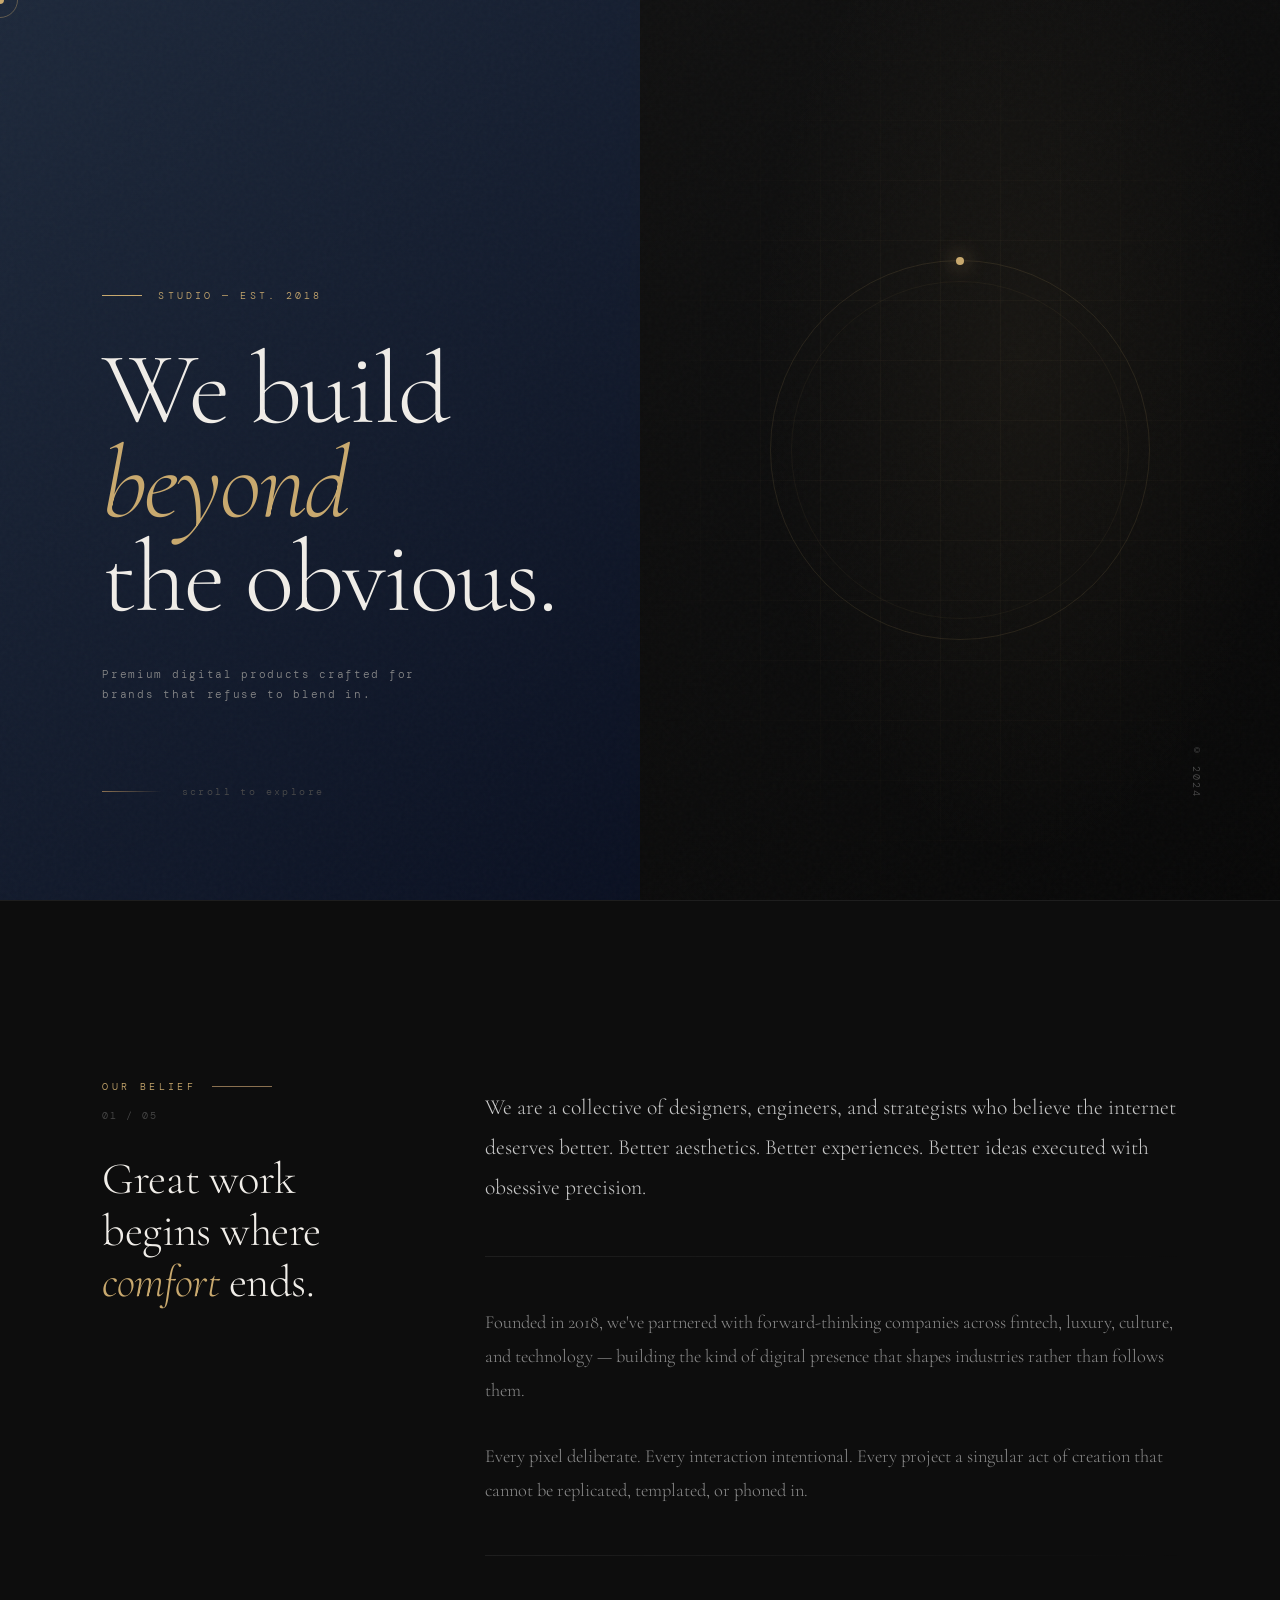
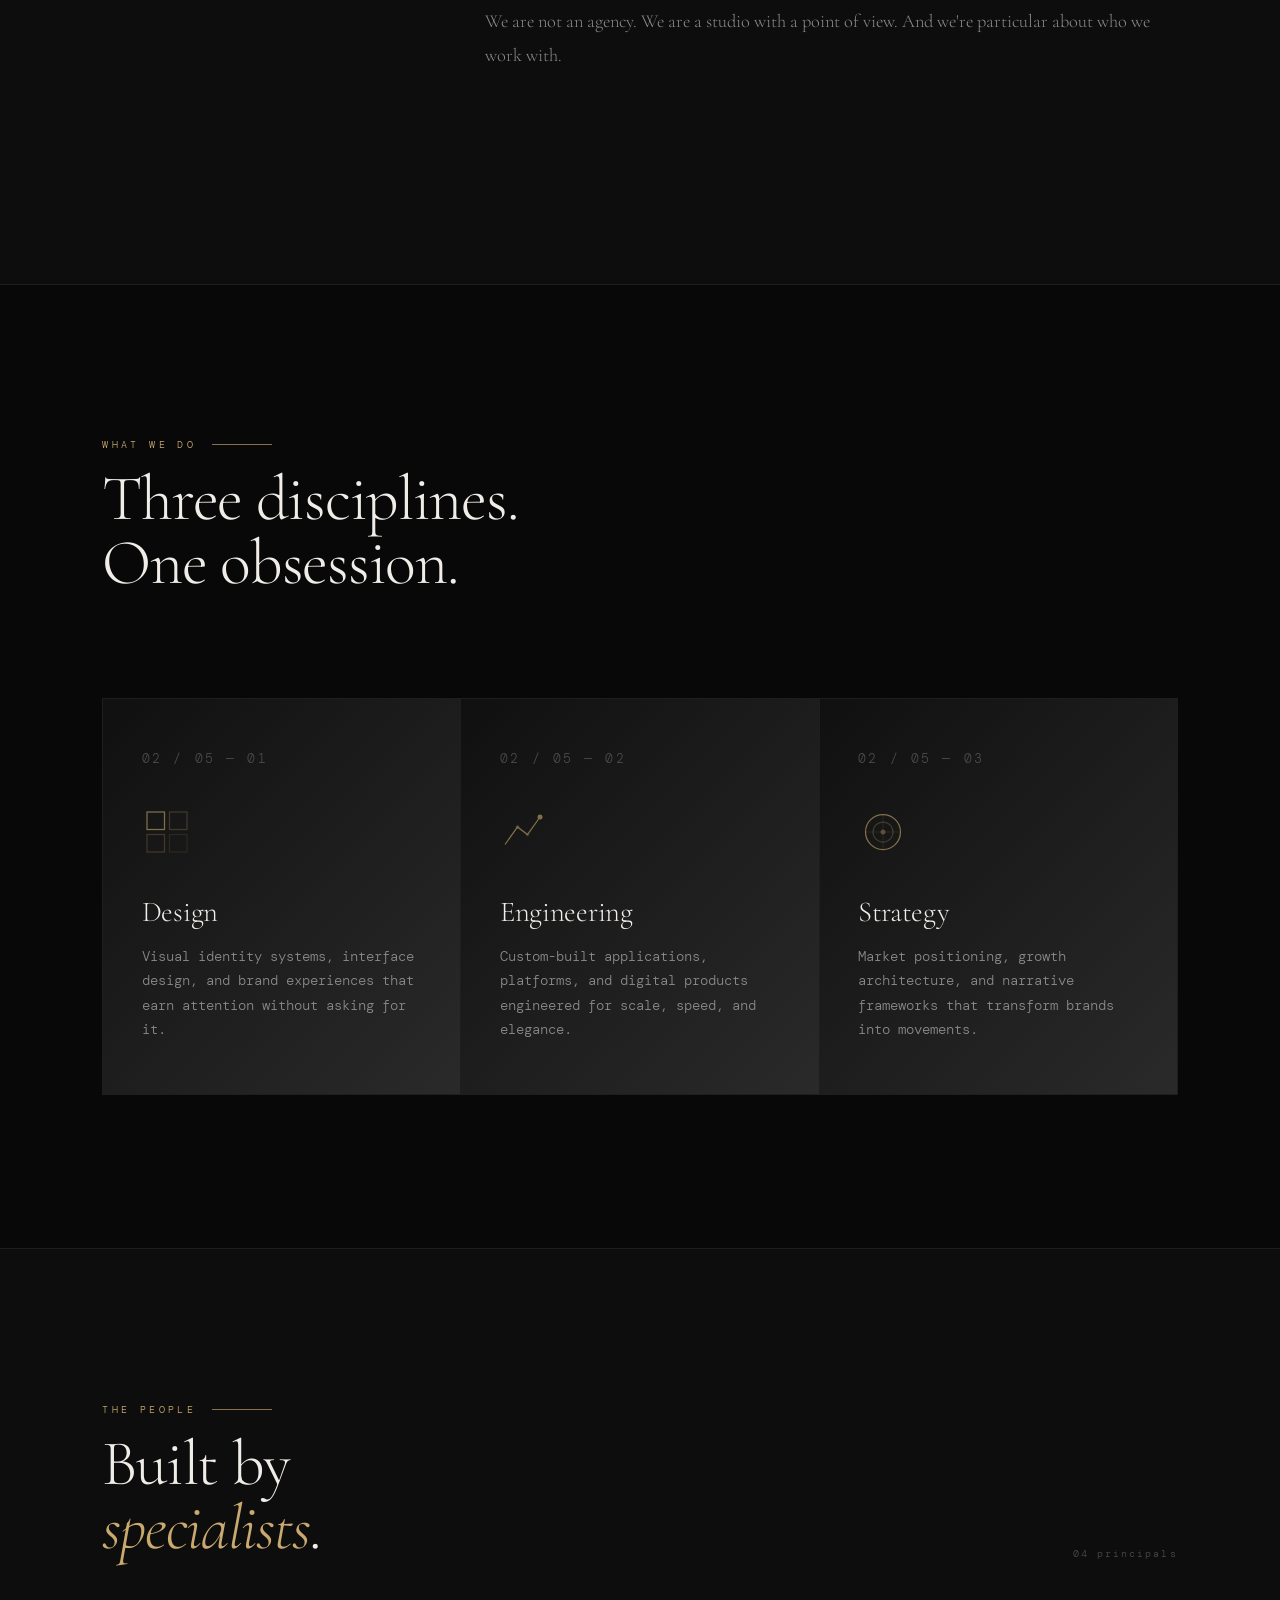
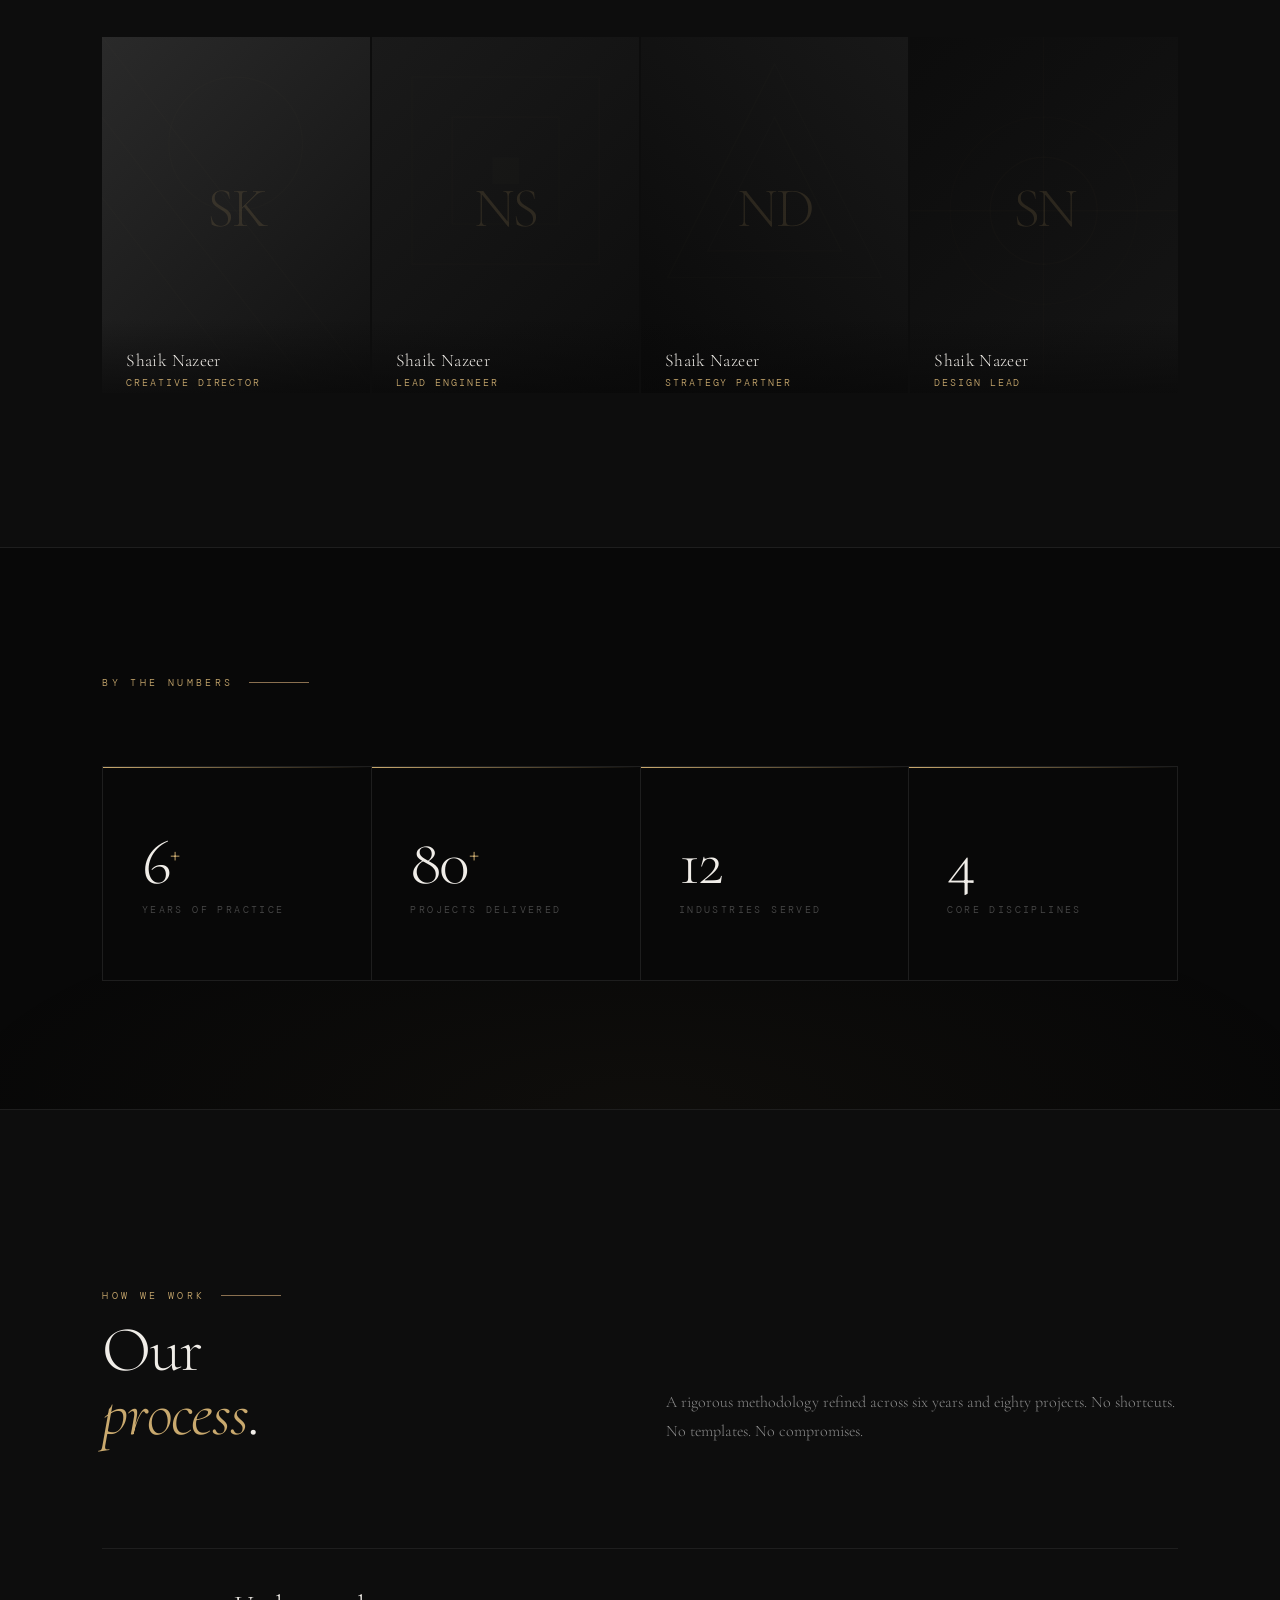
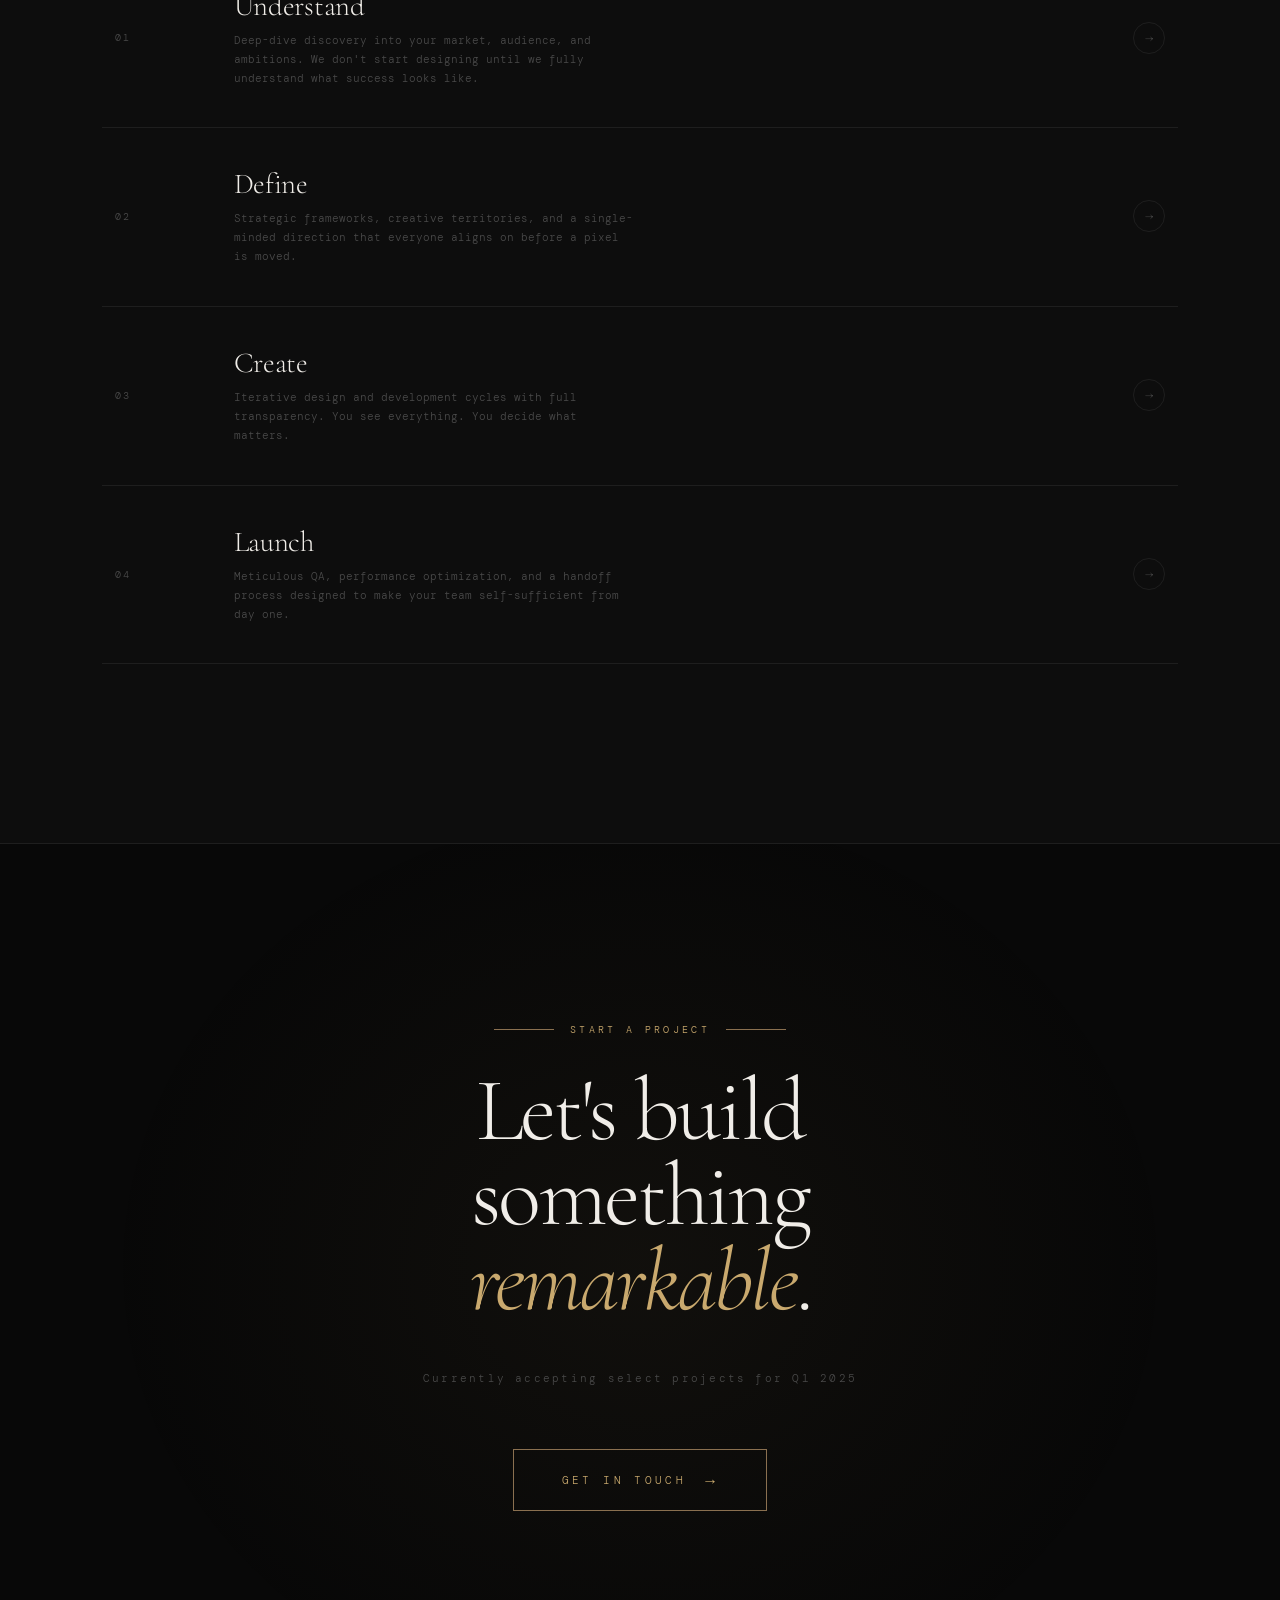
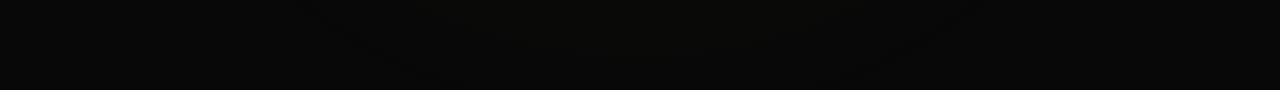
==== Service-Theme-1/about.html @ 6fb13396 "first commit" ====
<!DOCTYPE html>
<html lang="en">

<head>
    <meta charset="UTF-8">
    <meta name="viewport" content="width=device-width, initial-scale=1.0">
    <title>About Us</title>
    <link rel="preconnect" href="https://fonts.googleapis.com">
    <link rel="preconnect" href="https://fonts.gstatic.com" crossorigin>
    <link href="https://fonts.googleapis.com/css2?family=Cormorant+Garamond:ital,wght@0,300;0,400;0,600;1,300;1,400&family=DM+Mono:wght@300;400&display=swap" rel="stylesheet">
    <link rel="stylesheet" href="./css/about.css">

  
</head>

<body>
    <div class="cursor" id="cursor"></div>
    <div class="cursor-ring" id="cursorRing"></div>

    <div id="navbar"></div>

    <section class="hero">
        <div class="hero-left">
            <div class="hero-tag">Studio — Est. 2018</div>
            <h1>We build<br><em>beyond</em><br>the obvious.</h1>
            <p class="hero-sub">Premium digital products crafted for brands that refuse to blend in.</p>
            <div class="hero-scroll">
                <div class="scroll-line"></div>
                scroll to explore
            </div>
        </div>
        <div class="hero-right">
            <div class="hero-visual"></div>
            <div class="hero-grid"></div>
            <div class="hero-circle"></div>
            <div class="hero-year">© 2024</div>
        </div>
    </section>

    <section class="manifesto">
        <div class="manifesto-inner">
            <div class="manifesto-left reveal">
                <div class="section-label">Our Belief</div>
                <div class="manifesto-num">01 / 05</div>
                <div class="manifesto-quote">
                    Great work begins where<br><em>comfort</em> ends.
                </div>
            </div>
            <div class="manifesto-body reveal reveal-delay-2">
                <p>We are a collective of designers, engineers, and strategists who believe the internet deserves better. Better aesthetics. Better experiences. Better ideas executed with obsessive precision.</p>
                <div class="divider"></div>
                <p>Founded in 2018, we've partnered with forward-thinking companies across fintech, luxury, culture, and technology — building the kind of digital presence that shapes industries rather than follows them.</p>
                <p>Every pixel deliberate. Every interaction intentional. Every project a singular act of creation that cannot be replicated, templated, or phoned in.</p>
                <div class="divider"></div>
                <p>We are not an agency. We are a studio with a point of view. And we're particular about who we work with.</p>
            </div>
        </div>
    </section>

    <section class="pillars">
        <div class="pillars-header reveal">
            <div class="section-label">What We Do</div>
            <div class="pillars-title">Three disciplines.<br>One obsession.</div>
        </div>
        <div class="pillars-grid">
            <div class="pillar reveal">
                <div class="pillar-num">02 / 05 — 01</div>
                <svg class="pillar-icon" viewBox="0 0 40 40" fill="none">
                    <rect x="4" y="4" width="14" height="14" stroke="#c9a96e" stroke-width="1"/>
                    <rect x="22" y="4" width="14" height="14" stroke="#c9a96e" stroke-width="1" opacity="0.4"/>
                    <rect x="4" y="22" width="14" height="14" stroke="#c9a96e" stroke-width="1" opacity="0.4"/>
                    <rect x="22" y="22" width="14" height="14" stroke="#c9a96e" stroke-width="1" opacity="0.2"/>
                </svg>
                <h3>Design</h3>
                <p>Visual identity systems, interface design, and brand experiences that earn attention without asking for it.</p>
            </div>
            <div class="pillar reveal reveal-delay-1">
                <div class="pillar-num">02 / 05 — 02</div>
                <svg class="pillar-icon" viewBox="0 0 40 40" fill="none">
                    <polyline points="4,30 14,16 22,22 32,8" stroke="#c9a96e" stroke-width="1" fill="none"/>
                    <circle cx="32" cy="8" r="2" fill="#c9a96e"/>
                    <circle cx="14" cy="16" r="1.5" fill="#c9a96e" opacity="0.5"/>
                    <circle cx="22" cy="22" r="1.5" fill="#c9a96e" opacity="0.3"/>
                </svg>
                <h3>Engineering</h3>
                <p>Custom-built applications, platforms, and digital products engineered for scale, speed, and elegance.</p>
            </div>
            <div class="pillar reveal reveal-delay-2">
                <div class="pillar-num">02 / 05 — 03</div>
                <svg class="pillar-icon" viewBox="0 0 40 40" fill="none">
                    <circle cx="20" cy="20" r="14" stroke="#c9a96e" stroke-width="1"/>
                    <circle cx="20" cy="20" r="8" stroke="#c9a96e" stroke-width="1" opacity="0.4"/>
                    <circle cx="20" cy="20" r="2" fill="#c9a96e" opacity="0.6"/>
                    <line x1="20" y1="6" x2="20" y2="34" stroke="#c9a96e" stroke-width="0.5" opacity="0.3"/>
                    <line x1="6" y1="20" x2="34" y2="20" stroke="#c9a96e" stroke-width="0.5" opacity="0.3"/>
                </svg>
                <h3>Strategy</h3>
                <p>Market positioning, growth architecture, and narrative frameworks that transform brands into movements.</p>
            </div>
        </div>
    </section>

    <section class="team">
        <div class="team-inner">
            <div class="team-header reveal">
                <div>
                    <div class="section-label">The People</div>
                    <h2 class="team-title">Built by<br><em>specialists</em>.</h2>
                </div>
                <div class="team-count">04 principals</div>
            </div>
            <div class="team-grid">
                <div class="member reveal">
                    <div class="member-bg"></div>
                    <svg class="member-pattern" viewBox="0 0 200 260" fill="none">
                        <line x1="0" y1="0" x2="200" y2="260" stroke="rgba(201,169,110,0.05)" stroke-width="1"/>
                        <line x1="0" y1="60" x2="200" y2="320" stroke="rgba(201,169,110,0.05)" stroke-width="1"/>
                        <line x1="0" y1="120" x2="200" y2="380" stroke="rgba(201,169,110,0.05)" stroke-width="1"/>
                        <circle cx="100" cy="80" r="50" stroke="rgba(201,169,110,0.05)" fill="none"/>
                    </svg>
                    <div class="member-initials">SK</div>
                    <div class="member-info">
                        <h4>Shaik Nazeer</h4>
                        <span>Creative Director</span>
                    </div>
                </div>
                <div class="member reveal reveal-delay-1">
                    <div class="member-bg" style="background: linear-gradient(135deg, #1a1a1a, #0d0d0d)"></div>
                    <svg class="member-pattern" viewBox="0 0 200 260" fill="none">
                        <rect x="30" y="30" width="140" height="140" stroke="rgba(201,169,110,0.05)" fill="none"/>
                        <rect x="60" y="60" width="80" height="80" stroke="rgba(201,169,110,0.05)" fill="none"/>
                        <rect x="90" y="90" width="20" height="20" fill="rgba(201,169,110,0.05)"/>
                    </svg>
                    <div class="member-initials">NS</div>
                    <div class="member-info">
                        <h4>Shaik Nazeer</h4>
                        <span>Lead Engineer</span>
                    </div>
                </div>
                <div class="member reveal reveal-delay-2">
                    <div class="member-bg" style="background: linear-gradient(225deg, #181818, #0a0a0a)"></div>
                    <svg class="member-pattern" viewBox="0 0 200 260" fill="none">
                        <polygon points="100,20 180,180 20,180" stroke="rgba(201,169,110,0.05)" fill="none"/>
                        <polygon points="100,60 150,160 50,160" stroke="rgba(201,169,110,0.05)" fill="none"/>
                    </svg>
                    <div class="member-initials">ND</div>
                    <div class="member-info">
                        <h4>Shaik Nazeer</h4>
                        <span>Strategy Partner</span>
                    </div>
                </div>
                <div class="member reveal reveal-delay-3">
                    <div class="member-bg" style="background: linear-gradient(315deg, #151515, #0c0c0c)"></div>
                    <svg class="member-pattern" viewBox="0 0 200 260" fill="none">
                        <line x1="0" y1="130" x2="200" y2="130" stroke="rgba(201,169,110,0.06)" stroke-width="1"/>
                        <line x1="100" y1="0" x2="100" y2="260" stroke="rgba(201,169,110,0.06)" stroke-width="1"/>
                        <circle cx="100" cy="130" r="40" stroke="rgba(201,169,110,0.06)" fill="none"/>
                        <circle cx="100" cy="130" r="70" stroke="rgba(201,169,110,0.04)" fill="none"/>
                    </svg>
                    <div class="member-initials">SN</div>
                    <div class="member-info">
                        <h4>Shaik Nazeer</h4>
                        <span>Design Lead</span>
                    </div>
                </div>
            </div>
        </div>
    </section>

    <section class="stats">
        <div class="stats-bg"></div>
        <div class="stats-inner">
            <div class="section-label reveal" style="margin-bottom: 6vw;">By the Numbers</div>
            <div class="stats-row">
                <div class="stat reveal">
                    <div class="stat-num">6<sup>+</sup></div>
                    <div class="stat-label">Years of Practice</div>
                </div>
                <div class="stat reveal reveal-delay-1">
                    <div class="stat-num">80<sup>+</sup></div>
                    <div class="stat-label">Projects Delivered</div>
                </div>
                <div class="stat reveal reveal-delay-2">
                    <div class="stat-num">12</div>
                    <div class="stat-label">Industries Served</div>
                </div>
                <div class="stat reveal reveal-delay-3">
                    <div class="stat-num">4</div>
                    <div class="stat-label">Core Disciplines</div>
                </div>
            </div>
        </div>
    </section>

    <!-- ─── APPROACH ─── -->
    <section class="approach">
        <div class="approach-inner">
            <div class="approach-header reveal">
                <div>
                    <div class="section-label">How We Work</div>
                    <h2 class="approach-title">Our<br><em>process</em>.</h2>
                </div>
                <p class="approach-desc">A rigorous methodology refined across six years and eighty projects. No shortcuts. No templates. No compromises.</p>
            </div>
            <div class="approach-steps">
                <div class="step reveal">
                    <div class="step-num">01</div>
                    <div class="step-content">
                        <h3>Understand</h3>
                        <p>Deep-dive discovery into your market, audience, and ambitions. We don't start designing until we fully understand what success looks like.</p>
                    </div>
                    <div class="step-arrow">→</div>
                </div>
                <div class="step reveal reveal-delay-1">
                    <div class="step-num">02</div>
                    <div class="step-content">
                        <h3>Define</h3>
                        <p>Strategic frameworks, creative territories, and a single-minded direction that everyone aligns on before a pixel is moved.</p>
                    </div>
                    <div class="step-arrow">→</div>
                </div>
                <div class="step reveal reveal-delay-2">
                    <div class="step-num">03</div>
                    <div class="step-content">
                        <h3>Create</h3>
                        <p>Iterative design and development cycles with full transparency. You see everything. You decide what matters.</p>
                    </div>
                    <div class="step-arrow">→</div>
                </div>
                <div class="step reveal reveal-delay-3">
                    <div class="step-num">04</div>
                    <div class="step-content">
                        <h3>Launch</h3>
                        <p>Meticulous QA, performance optimization, and a handoff process designed to make your team self-sufficient from day one.</p>
                    </div>
                    <div class="step-arrow">→</div>
                </div>
            </div>
        </div>
    </section>

    <!-- ─── CTA ─── -->
    <section class="cta-section">
        <div class="cta-bg"></div>
        <div class="section-label reveal">Start a Project</div>
        <h2 class="cta-title reveal">Let's build<br>something<br><em>remarkable</em>.</h2>
        <p class="cta-subtitle reveal">Currently accepting select projects for Q1 2025</p>
        <a href="#" class="cta-btn reveal">
            <span>Get in touch</span>
            <span class="cta-btn-arrow">→</span>
        </a>
    </section>

    <div id="footer"></div>

    <script src="../script.js"></script>
    <script src="../script.js"></script>

    <script>
        // Custom cursor
        const cursor = document.getElementById('cursor');
        const ring = document.getElementById('cursorRing');
        let mouseX = 0, mouseY = 0, ringX = 0, ringY = 0;

        document.addEventListener('mousemove', e => {
            mouseX = e.clientX;
            mouseY = e.clientY;
            cursor.style.left = mouseX + 'px';
            cursor.style.top = mouseY + 'px';
        });

        function animateRing() {
            ringX += (mouseX - ringX) * 0.12;
            ringY += (mouseY - ringY) * 0.12;
            ring.style.left = ringX + 'px';
            ring.style.top = ringY + 'px';
            requestAnimationFrame(animateRing);
        }
        animateRing();

        // Hover effects on cursor
        document.querySelectorAll('a, button, .pillar, .member, .step').forEach(el => {
            el.addEventListener('mouseenter', () => {
                ring.style.width = '60px';
                ring.style.height = '60px';
                ring.style.borderColor = 'rgba(201,169,110,0.6)';
            });
            el.addEventListener('mouseleave', () => {
                ring.style.width = '36px';
                ring.style.height = '36px';
                ring.style.borderColor = 'rgba(201,169,110,0.4)';
            });
        });

        // Scroll reveal
        const reveals = document.querySelectorAll('.reveal');
        const observer = new IntersectionObserver(entries => {
            entries.forEach(e => {
                if (e.isIntersecting) {
                    e.target.classList.add('visible');
                }
            });
        }, { threshold: 0.12 });

        reveals.forEach(el => observer.observe(el));
    </script>
</body>
</html>
---- Service-Theme-1/css/about.css ----
*,
*::before,
*::after {
    margin: 0;
    padding: 0;
    box-sizing: border-box;
}

:root {
    --black: #080808;
    --deep: #0d0d0d;
    --surface: #111111;
    --border: #1e1e1e;
    --muted: #2a2a2a;
    --text-dim: #4a4a4a;
    --text-mid: #8a8a8a;
    --text-light: #c8c8c8;
    --text-bright: #f0ede8;
    --gold: #c9a96e;
    --gold-dim: #8a7050;
    --gold-glow: rgba(201, 169, 110, 0.08);
    --serif: 'Cormorant Garamond', Georgia, serif;
    --mono: 'DM Mono', 'Courier New', monospace;
}

html {
    scroll-behavior: smooth;
}

body {
    background: var(--black);
    color: var(--text-light);
    font-family: var(--serif);
    font-weight: 300;
    overflow-x: hidden;
    cursor: none;
}

/* Custom Cursor */
.cursor {
    position: fixed;
    width: 8px;
    height: 8px;
    background: var(--gold);
    border-radius: 50%;
    pointer-events: none;
    z-index: 9999;
    transform: translate(-50%, -50%);
    transition: transform 0.1s ease;
}

.cursor-ring {
    position: fixed;
    width: 36px;
    height: 36px;
    border: 1px solid rgba(201, 169, 110, 0.4);
    border-radius: 50%;
    pointer-events: none;
    z-index: 9998;
    transform: translate(-50%, -50%);
    transition: all 0.18s ease;
}

/* Noise Overlay */
body::before {
    content: '';
    position: fixed;
    inset: 0;
    background-image: url("data:image/svg+xml,%3Csvg viewBox='0 0 256 256' xmlns='http://www.w3.org/2000/svg'%3E%3Cfilter id='noise'%3E%3CfeTurbulence type='fractalNoise' baseFrequency='0.9' numOctaves='4' stitchTiles='stitch'/%3E%3C/filter%3E%3Crect width='100%25' height='100%25' filter='url(%23noise)' opacity='1'/%3E%3C/svg%3E");
    opacity: 0.025;
    pointer-events: none;
    z-index: 1000;
}

/* Navbar placeholder */
#navbar {
    position: relative;
    z-index: 100;
}

/* ─── HERO ─── */
.hero {
    min-height: 100vh;
    display: grid;
    grid-template-columns: 1fr 1fr;
    position: relative;
    overflow: hidden;
     background: linear-gradient(135deg, #1e293b, #020617);
}

.hero-left {
    display: flex;
    flex-direction: column;
    justify-content: flex-end;
    padding: 8vw 6vw 8vw 8vw;
    position: relative;
    z-index: 2;
}

.hero-tag {
    font-family: var(--mono);
    font-size: 0.65rem;
    letter-spacing: 0.3em;
    text-transform: uppercase;
    color: var(--gold);
    margin-bottom: 2.5rem;
    display: flex;
    align-items: center;
    gap: 1rem;
    opacity: 0;
    animation: fadeUp 1s 0.3s forwards;
}

.hero-tag::before {
    content: '';
    width: 40px;
    height: 1px;
    background: var(--gold);
}

.hero h1 {
    font-family: var(--serif);
    font-size: clamp(4rem, 8vw, 9rem);
    font-weight: 300;
    line-height: 0.92;
    letter-spacing: -0.02em;
    color: var(--text-bright);
    opacity: 0;
    animation: fadeUp 1.2s 0.5s forwards;
}

.hero h1 em {
    font-style: italic;
    color: var(--gold);
}

.hero-sub {
    margin-top: 2.5rem;
    font-family: var(--mono);
    font-size: 0.7rem;
    letter-spacing: 0.15em;
    color: var(--text-mid);
    max-width: 320px;
    line-height: 1.8;
    opacity: 0;
    animation: fadeUp 1.2s 0.8s forwards;
}

.hero-scroll {
    margin-top: 5rem;
    display: flex;
    align-items: center;
    gap: 1.2rem;
    font-family: var(--mono);
    font-size: 0.6rem;
    letter-spacing: 0.25em;
    color: var(--text-dim);
    opacity: 0;
    animation: fadeUp 1s 1.2s forwards;
}

.scroll-line {
    width: 60px;
    height: 1px;
    background: linear-gradient(to right, var(--gold-dim), transparent);
    animation: scrollPulse 2s 1.5s infinite;
}

@keyframes scrollPulse {

    0%,
    100% {
        opacity: 0.4;
    }

    50% {
        opacity: 1;
    }
}

.hero-right {
    position: relative;
    overflow: hidden;
     background: linear-gradient(135deg, #1e293b, #020617);
}

.hero-visual {
    position: absolute;
    inset: 0;
    background:
        radial-gradient(ellipse 60% 80% at 60% 40%, rgba(201, 169, 110, 0.06) 0%, transparent 70%),
        linear-gradient(135deg, var(--surface) 0%, var(--black) 100%);
}

.hero-grid {
    position: absolute;
    inset: 0;
    background-image:
        linear-gradient(rgba(201, 169, 110, 0.04) 1px, transparent 1px),
        linear-gradient(90deg, rgba(201, 169, 110, 0.04) 1px, transparent 1px);
    background-size: 60px 60px;
    mask-image: radial-gradient(ellipse at center, black 30%, transparent 80%);
}

.hero-circle {
    position: absolute;
    top: 50%;
    left: 50%;
    transform: translate(-50%, -50%);
    width: 380px;
    height: 380px;
    border-radius: 50%;
    border: 1px solid rgba(201, 169, 110, 0.12);
    animation: rotate 30s linear infinite;
}

.hero-circle::before {
    content: '';
    position: absolute;
    top: 20px;
    left: 20px;
    right: 20px;
    bottom: 20px;
    border-radius: 50%;
    border: 1px solid rgba(201, 169, 110, 0.06);
}

.hero-circle::after {
    content: '';
    position: absolute;
    top: -4px;
    left: 50%;
    width: 8px;
    height: 8px;
    background: var(--gold);
    border-radius: 50%;
    transform: translateX(-50%);
    box-shadow: 0 0 20px var(--gold);
}

.hero-year {
    position: absolute;
    bottom: 8vw;
    right: 6vw;
    font-family: var(--mono);
    font-size: 0.6rem;
    letter-spacing: 0.2em;
    color: var(--text-dim);
    writing-mode: vertical-rl;
}

@keyframes rotate {
    from {
        transform: translate(-50%, -50%) rotate(0deg);
    }

    to {
        transform: translate(-50%, -50%) rotate(360deg);
    }
}

@keyframes fadeUp {
    from {
        opacity: 0;
        transform: translateY(30px);
    }

    to {
        opacity: 1;
        transform: translateY(0);
    }
}

/* ─── SECTION BASE ─── */
section {
    position: relative;
}

.section-label {
    font-family: var(--mono);
    font-size: 0.6rem;
    letter-spacing: 0.35em;
    text-transform: uppercase;
    color: var(--gold);
    display: flex;
    align-items: center;
    gap: 1rem;
    margin-bottom: 1rem;
}

.section-label::after {
    content: '';
    flex: 1;
    max-width: 60px;
    height: 1px;
    background: var(--gold-dim);
}

/* ─── MANIFESTO ─── */
.manifesto {
    padding: 14vw 8vw;
    border-top: 1px solid var(--border);
    background: var(--deep);
}

.manifesto-inner {
    max-width: 1200px;
    margin: 0 auto;
    display: grid;
    grid-template-columns: 280px 1fr;
    gap: 8vw;
    align-items: start;
}

.manifesto-left {
    position: sticky;
    top: 10vh;
}

.manifesto-num {
    font-family: var(--mono);
    font-size: 0.6rem;
    color: var(--text-dim);
    letter-spacing: 0.2em;
    margin-bottom: 2rem;
}

.manifesto-quote {
    font-size: clamp(2.2rem, 3.5vw, 4rem);
    font-weight: 300;
    line-height: 1.15;
    color: var(--text-bright);
    letter-spacing: -0.01em;
}

.manifesto-quote em {
    font-style: italic;
    color: var(--gold);
}

.manifesto-body {
    padding-top: 0.5rem;
}

.manifesto-body p {
    font-size: 1.15rem;
    line-height: 1.85;
    color: var(--text-mid);
    margin-bottom: 2rem;
    font-weight: 300;
}

.manifesto-body p:first-child {
    font-size: 1.35rem;
    color: var(--text-light);
}

.divider {
    height: 1px;
    background: linear-gradient(to right, var(--border), transparent);
    margin: 3rem 0;
}

/* ─── PILLARS ─── */
.pillars {
    padding: 12vw 8vw;
    border-top: 1px solid var(--border);
}

.pillars-header {
    max-width: 1200px;
    margin: 0 auto 8vw;
}

.pillars-title {
    font-size: clamp(2.5rem, 5vw, 6rem);
    font-weight: 300;
    color: var(--text-bright);
    line-height: 1;
    letter-spacing: -0.02em;
}

.pillars-grid {
    max-width: 1200px;
    margin: 0 auto;
    display: grid;
    grid-template-columns: repeat(3, 1fr);
    gap: 1px;
    background: var(--border);
    border: 1px solid var(--border);
}

.pillar {
    background: var(--black);
    padding: 4vw 3vw;
    position: relative;
    overflow: hidden;
     background: linear-gradient(135deg, #00000077, #5252523a);
}

.pillar::before {
    content: '';
    position: absolute;
    bottom: 0;
    left: 0;
    width: 100%;
    height: 2px;
    background: linear-gradient(to right, var(--gold), transparent);
    transform: scaleX(0);
    transform-origin: left;
    transition: transform 0.5s ease;
}

.pillar:hover {
    background: var(--surface);
}

.pillar:hover::before {
    transform: scaleX(1);
}

.pillar-num {
    font-family: var(--mono);
    font-size: 0.8rem;
    color: var(--text-dim);
    letter-spacing: 0.2em;
    margin-bottom: 2.5rem;
}

.pillar-icon {
    width: 50px;
    height: 50px;
    margin-bottom: 2rem;
    opacity: 0.6;
}

.pillar h3 {
    font-size: 1.8rem;
    font-weight: 300;
    color: var(--text-bright);
    margin-bottom: 1rem;
    letter-spacing: -0.01em;
}

.pillar p {
    font-size: 0.85rem;
    line-height: 1.8;
    color: var(--text-mid);
    font-family: var(--mono);
    font-weight: 300;
}

/* ─── TEAM ─── */
.team {
    padding: 12vw 8vw;
    border-top: 1px solid var(--border);
    background: var(--deep);
}

.team-inner {
    max-width: 1200px;
    margin: 0 auto;
}

.team-header {
    display: flex;
    justify-content: space-between;
    align-items: flex-end;
    margin-bottom: 6vw;
}

.team-title {
    font-size: clamp(2.5rem, 5vw, 6rem);
    font-weight: 300;
    color: var(--text-bright);
    line-height: 1;
    letter-spacing: -0.02em;
}

.team-title em {
    font-style: italic;
    color: var(--gold);
}

.team-count {
    font-family: var(--mono);
    font-size: 0.65rem;
    color: var(--text-dim);
    letter-spacing: 0.2em;
}

.team-grid {
    display: grid;
    grid-template-columns: repeat(4, 1fr);
    gap: 2px;
}

.member {
    position: relative;
    overflow: hidden;
    aspect-ratio: 3/4;
    background: var(--surface);
    cursor: none;
}

.member-bg {
    position: absolute;
    inset: 0;
    background: linear-gradient(135deg, var(--muted), var(--surface));
}

.member-pattern {
    position: absolute;
    inset: 0;
    opacity: 0.3;
}

.member-info {
    position: absolute;
    bottom: 0;
    left: 0;
    right: 0;
    padding: 2rem 1.5rem;
    background: linear-gradient(to top, rgba(8, 8, 8, 0.95) 0%, transparent 100%);
    transform: translateY(30px);
    transition: transform 0.4s ease;
}

.member:hover .member-info {
    transform: translateY(0);
}

.member h4 {
    font-size: 1.1rem;
    font-weight: 300;
    color: var(--text-bright);
    letter-spacing: 0.02em;
}

.member span {
    font-family: var(--mono);
    font-size: 0.6rem;
    color: var(--gold);
    letter-spacing: 0.2em;
    text-transform: uppercase;
}

.member-initials {
    position: absolute;
    top: 50%;
    left: 50%;
    transform: translate(-50%, -60%);
    font-size: 3.5rem;
    font-weight: 300;
    color: rgba(201, 169, 110, 0.15);
    letter-spacing: -0.05em;
    transition: opacity 0.4s;
}

.member:hover .member-initials {
    opacity: 0.4;
}

/* ─── STATS ─── */
.stats {
    padding: 10vw 8vw;
    border-top: 1px solid var(--border);
    position: relative;
    overflow: hidden;
}

.stats-bg {
    position: absolute;
    inset: 0;
    background: radial-gradient(ellipse 80% 60% at 50% 100%, rgba(201, 169, 110, 0.04) 0%, transparent 70%);
}

.stats-inner {
    max-width: 1200px;
    margin: 0 auto;
    position: relative;
}

.stats-row {
    display: grid;
    grid-template-columns: repeat(4, 1fr);
    gap: 1px;
    background: var(--border);
    border: 1px solid var(--border);
}

.stat {
    background: var(--black);
    padding: 5vw 3vw;
    position: relative;
    overflow: hidden;
}

.stat::before {
    content: '';
    position: absolute;
    top: 0;
    left: 0;
    width: 100%;
    height: 1px;
    background: linear-gradient(to right, var(--gold), transparent);
}

.stat-num {
    font-size: clamp(3rem, 5vw, 6rem);
    font-weight: 300;
    color: var(--text-bright);
    line-height: 1;
    letter-spacing: -0.03em;
    margin-bottom: 0.5rem;
}

.stat-num sup {
    font-size: 0.4em;
    color: var(--gold);
    vertical-align: super;
}

.stat-label {
    font-family: var(--mono);
    font-size: 0.6rem;
    color: var(--text-dim);
    letter-spacing: 0.25em;
    text-transform: uppercase;
}

/* ─── APPROACH ─── */
.approach {
    padding: 14vw 8vw;
    border-top: 1px solid var(--border);
    background: var(--deep);
}

.approach-inner {
    max-width: 1200px;
    margin: 0 auto;
}

.approach-header {
    margin-bottom: 8vw;
    display: grid;
    grid-template-columns: 1fr 1fr;
    gap: 4vw;
    align-items: end;
}

.approach-title {
    font-size: clamp(2.5rem, 5vw, 6rem);
    font-weight: 300;
    color: var(--text-bright);
    line-height: 1;
    letter-spacing: -0.02em;
}

.approach-title em {
    font-style: italic;
    color: var(--gold);
}

.approach-desc {
    font-size: 1rem;
    line-height: 1.8;
    color: var(--text-mid);
    align-self: end;
}

.approach-steps {
    display: flex;
    flex-direction: column;
    gap: 1px;
}

.step {
    display: grid;
    grid-template-columns: 80px 1fr auto;
    align-items: center;
    gap: 3vw;
    padding: 3vw 1vw;
    border-top: 1px solid var(--border);
    transition: background 0.3s;
    position: relative;
}
.step:hover{
     background: linear-gradient(135deg, #08080869, #474747);
}

.step:last-child {
    border-bottom: 1px solid var(--border);
}

.step-num {
    font-family: var(--mono);
    font-size: 0.6rem;
    color: var(--text-dim);
    letter-spacing: 0.2em;
}

.step-content h3 {
    font-size: 1.8rem;
    font-weight: 300;
    color: var(--text-bright);
    letter-spacing: -0.01em;
    margin-bottom: 0.5rem;
    transition: color 0.3s;
}

.step:hover .step-content h3 {
    color: var(--gold);
    
}

.step-content p {
    font-family: var(--mono);
    font-size: 0.7rem;
    color: var(--text-dim);
    line-height: 1.7;
    max-width: 400px;
}

.step-arrow {
    width: 32px;
    height: 32px;
    border: 1px solid var(--border);
    border-radius: 50%;
    display: flex;
    align-items: center;
    justify-content: center;
    color: var(--text-dim);
    transition: all 0.3s;
    font-size: 0.8rem;
}

.step:hover .step-arrow {
    border-color: var(--gold);
    color: var(--gold);
    background: var(--gold-glow);
}

/* ─── CTA ─── */
.cta-section {
    padding: 14vw 8vw;
    border-top: 1px solid var(--border);
    text-align: center;
    position: relative;
    overflow: hidden;
}

.cta-bg {
    position: absolute;
    inset: 0;
    background: radial-gradient(ellipse 60% 80% at 50% 50%, rgba(201, 169, 110, 0.05) 0%, transparent 70%);
}

.cta-section .section-label {
    justify-content: center;
    margin-bottom: 2rem;
}

.cta-section .section-label::before {
    content: '';
    flex: 1;
    max-width: 60px;
    height: 1px;
    background: var(--gold-dim);
}

.cta-section .section-label::after {
    flex: 1;
}

.cta-title {
    font-size: clamp(3rem, 7vw, 9rem);
    font-weight: 300;
    color: var(--text-bright);
    line-height: 0.95;
    letter-spacing: -0.03em;
    margin-bottom: 3rem;
    position: relative;
}

.cta-title em {
    font-style: italic;
    color: var(--gold);
}

.cta-subtitle {
    font-family: var(--mono);
    font-size: 0.7rem;
    color: var(--text-dim);
    letter-spacing: 0.2em;
    margin-bottom: 4rem;
}

.cta-btn {
    display: inline-flex;
    align-items: center;
    gap: 1.2rem;
    padding: 1.2rem 3rem;
    border: 1px solid var(--gold-dim);
    color: var(--gold);
    font-family: var(--mono);
    font-size: 0.7rem;
    letter-spacing: 0.3em;
    text-transform: uppercase;
    text-decoration: none;
    position: relative;
    overflow: hidden;
    transition: color 0.4s;
    cursor: none;
}

.cta-btn::before {
    content: '';
    position: absolute;
    inset: 0;
    background: var(--gold);
    transform: translateX(-100%);
    transition: transform 0.4s ease;
}

.cta-btn:hover {
    color: var(--black);
}

.cta-btn:hover::before {
    transform: translateX(0);
}

.cta-btn span {
    position: relative;
}

.cta-btn-arrow {
    position: relative;
    font-size: 1rem;
}

/* ─── FOOTER PLACEHOLDER ─── */
#footer {
    position: relative;
    z-index: 100;
}

/* ─── SCROLL REVEAL ─── */
.reveal {
    opacity: 0;
    transform: translateY(40px);
    transition: opacity 0.8s ease, transform 0.8s ease;
}

.reveal.visible {
    opacity: 1;
    transform: translateY(0);
}

.reveal-delay-1 {
    transition-delay: 0.1s;
}

.reveal-delay-2 {
    transition-delay: 0.2s;
}

.reveal-delay-3 {
    transition-delay: 0.3s;
}

.reveal-delay-4 {
    transition-delay: 0.4s;
}

/* ─── RESPONSIVE ─── */
@media (max-width: 900px) {
    .hero {
        grid-template-columns: 1fr;
    }

    .hero-right {
        display: none;
    }

    .manifesto-inner {
        grid-template-columns: 1fr;
    }

    .manifesto-left {
        position: static;
    }

    .pillars-grid {
        grid-template-columns: 1fr;
    }

    .team-grid {
        grid-template-columns: repeat(2, 1fr);
    }

    .stats-row {
        grid-template-columns: repeat(2, 1fr);
    }

    .approach-header {
        grid-template-columns: 1fr;
    }

    .step {
        grid-template-columns: 60px 1fr auto;
    }
}

@media (max-width: 600px) {
    .team-grid {
        grid-template-columns: 1fr 1fr;
    }

    .stats-row {
        grid-template-columns: 1fr 1fr;
    }

    .step {
        grid-template-columns: 1fr;
        gap: 0.5rem;
    }

    .step-arrow {
        display: none;
    }
}
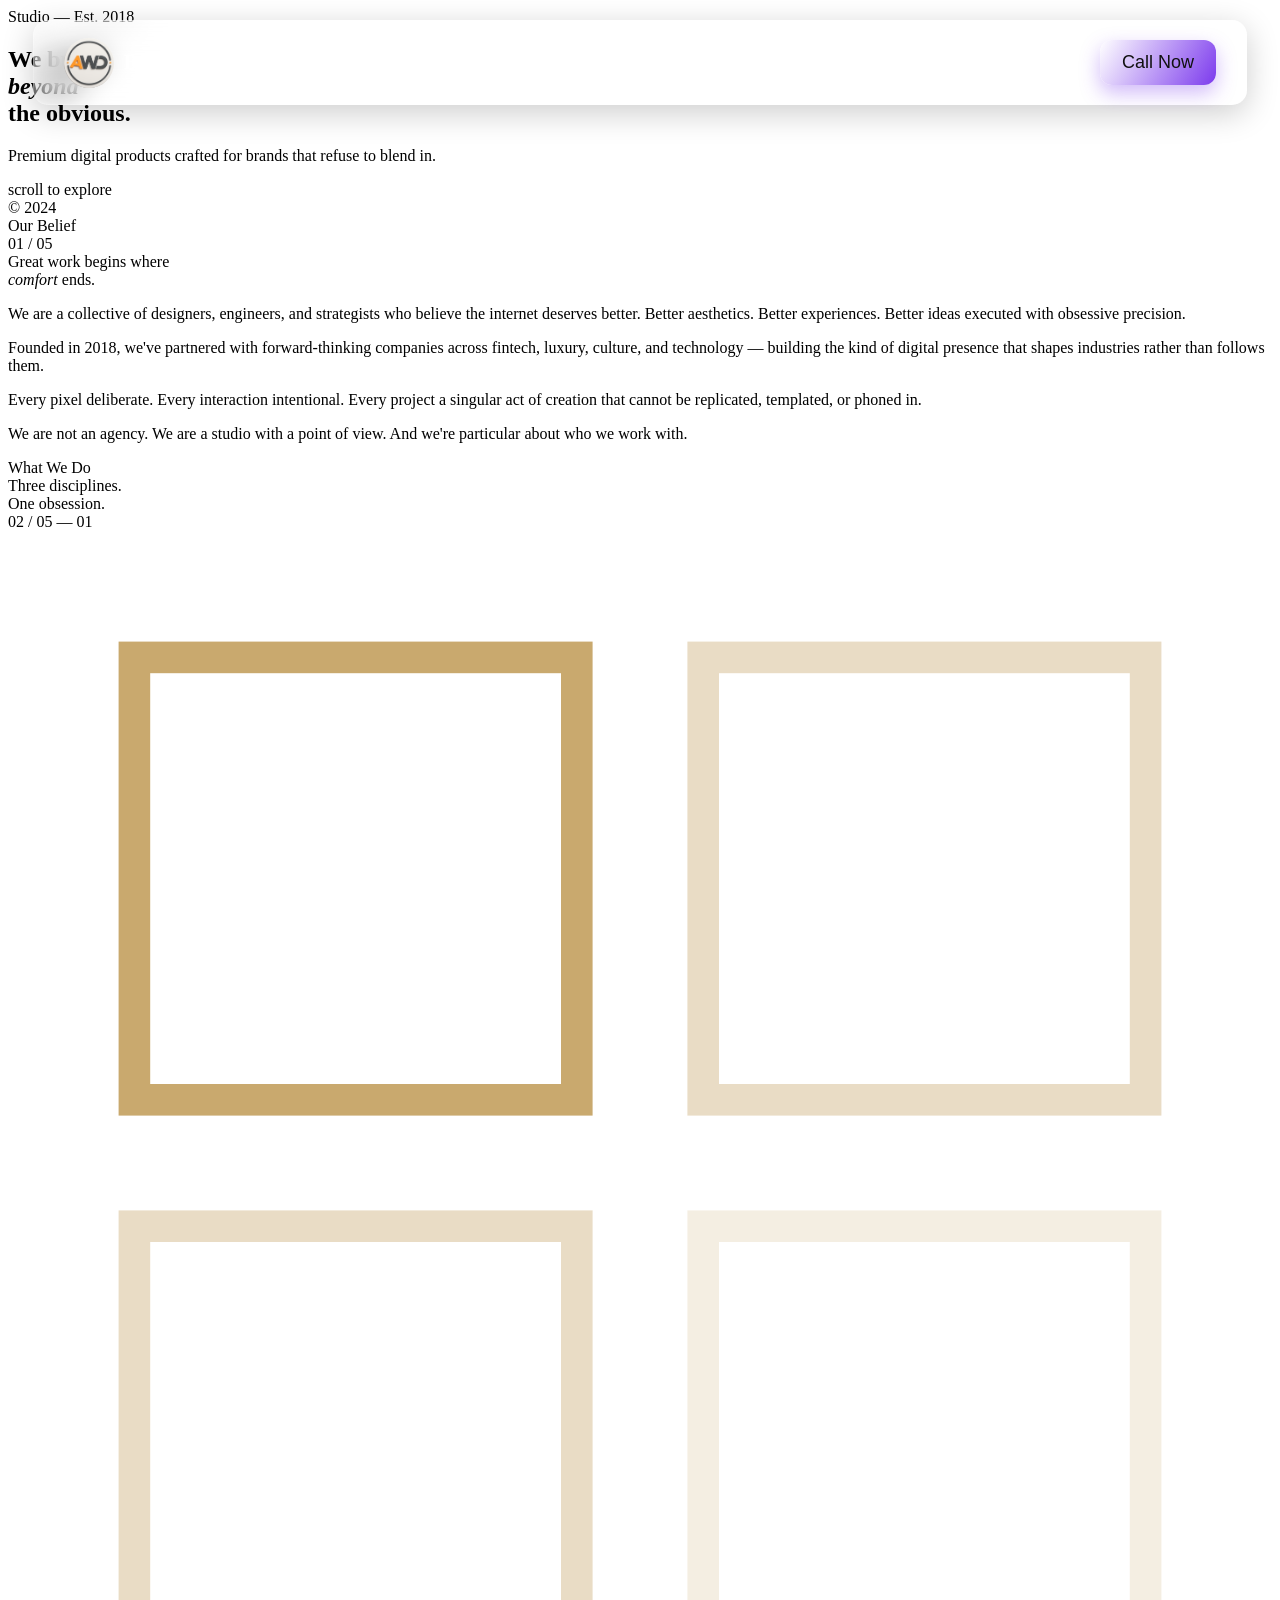
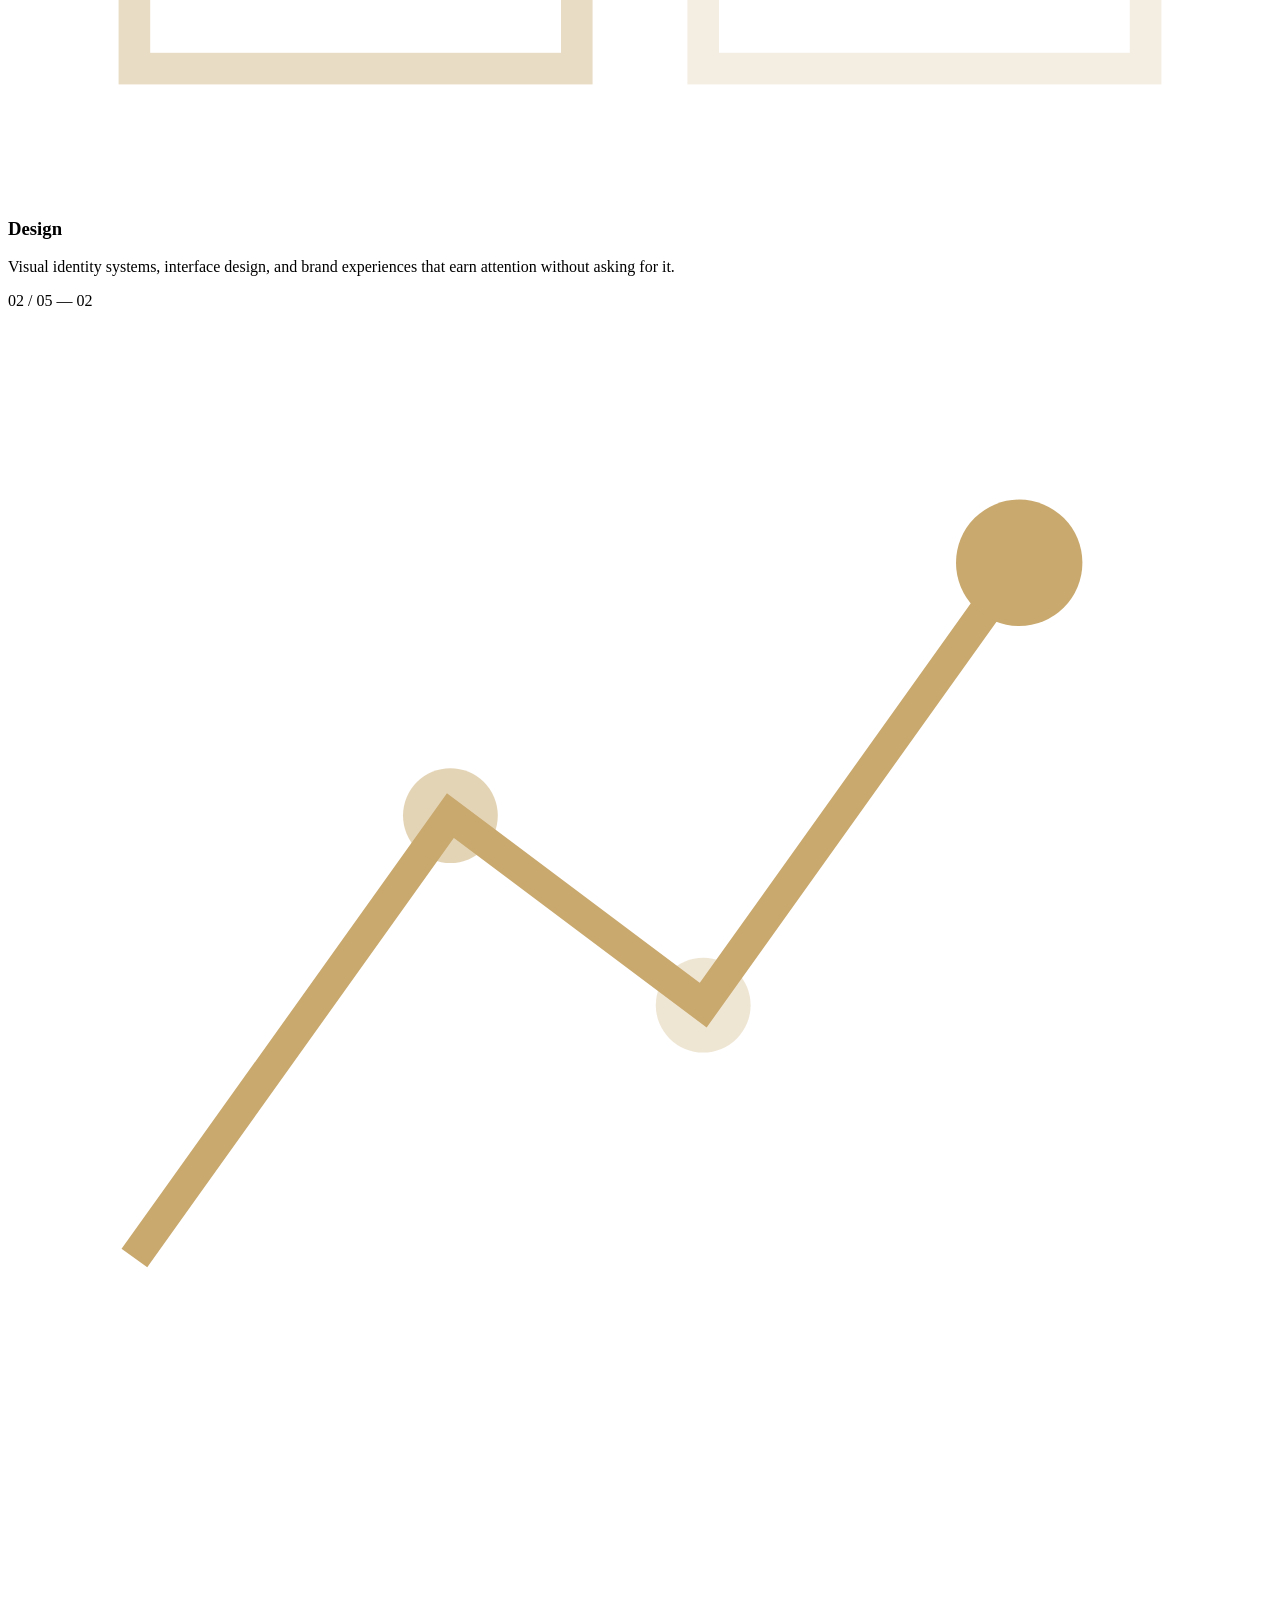
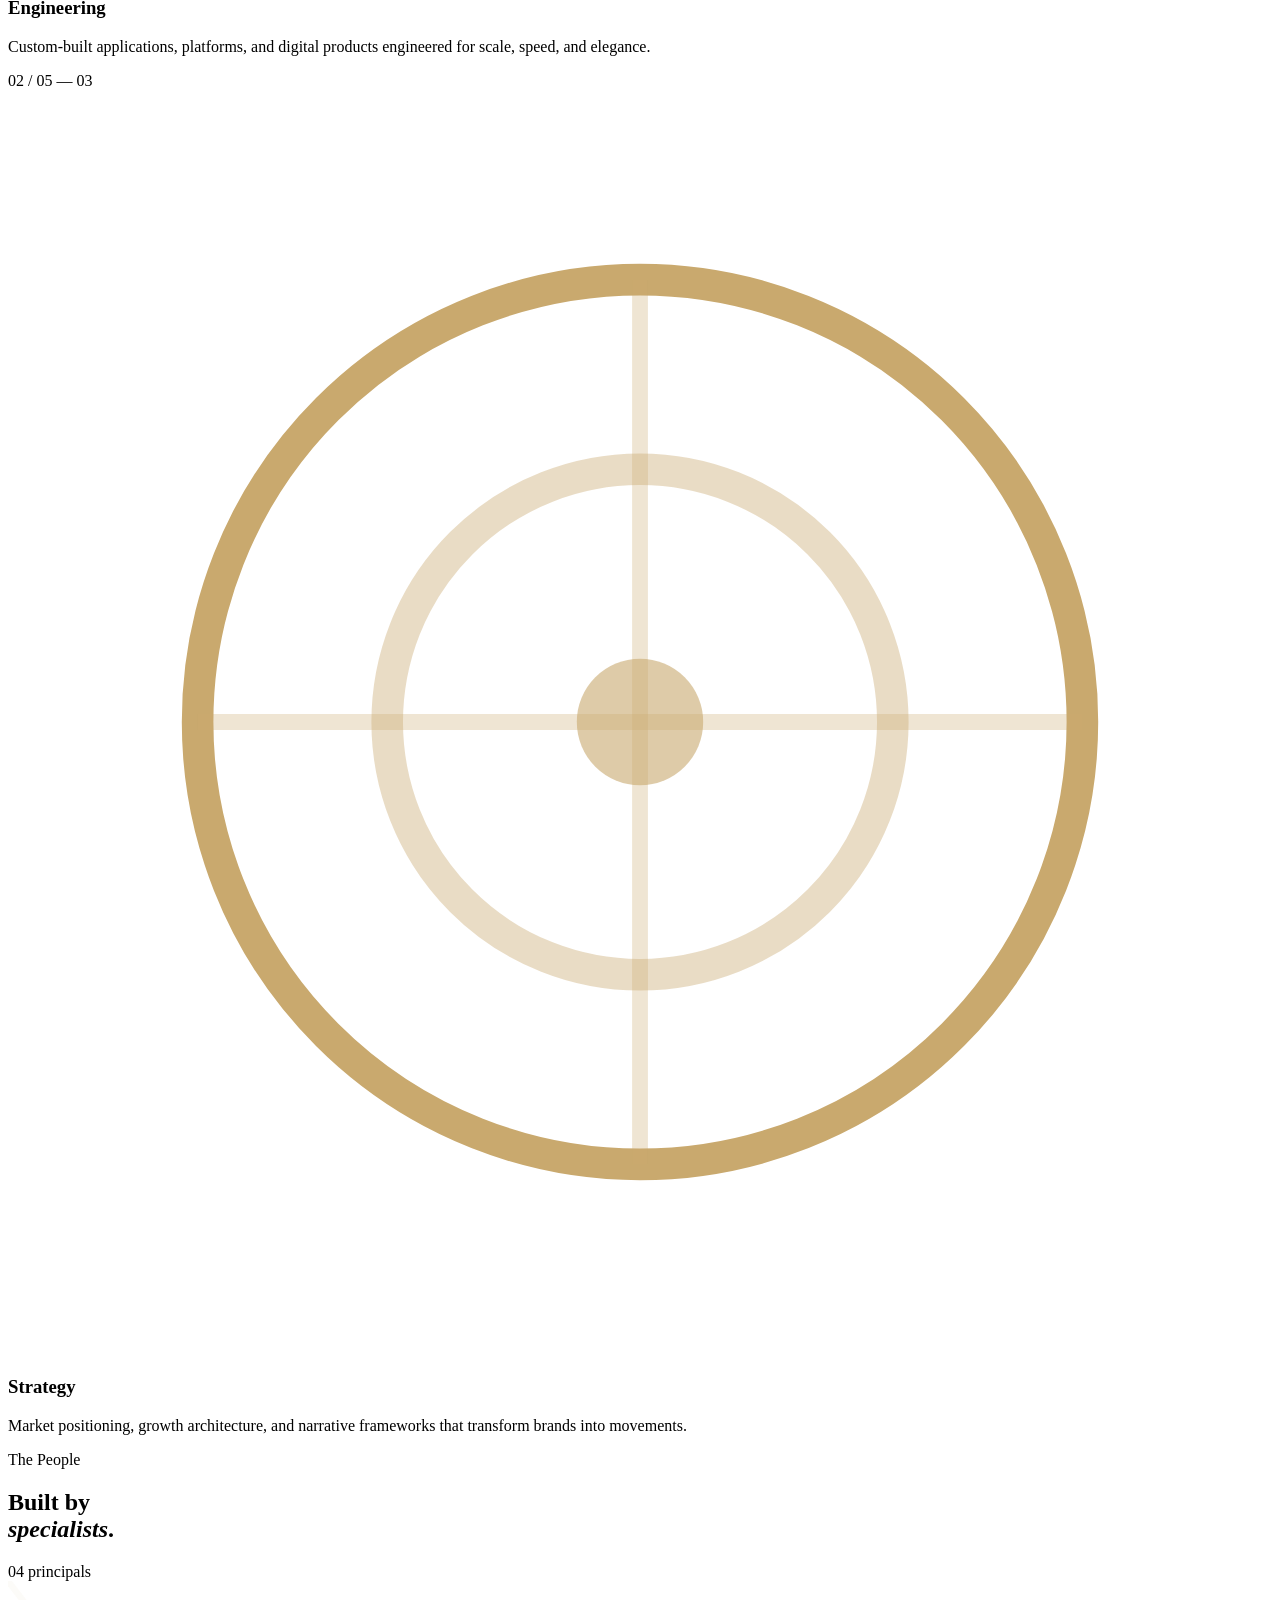
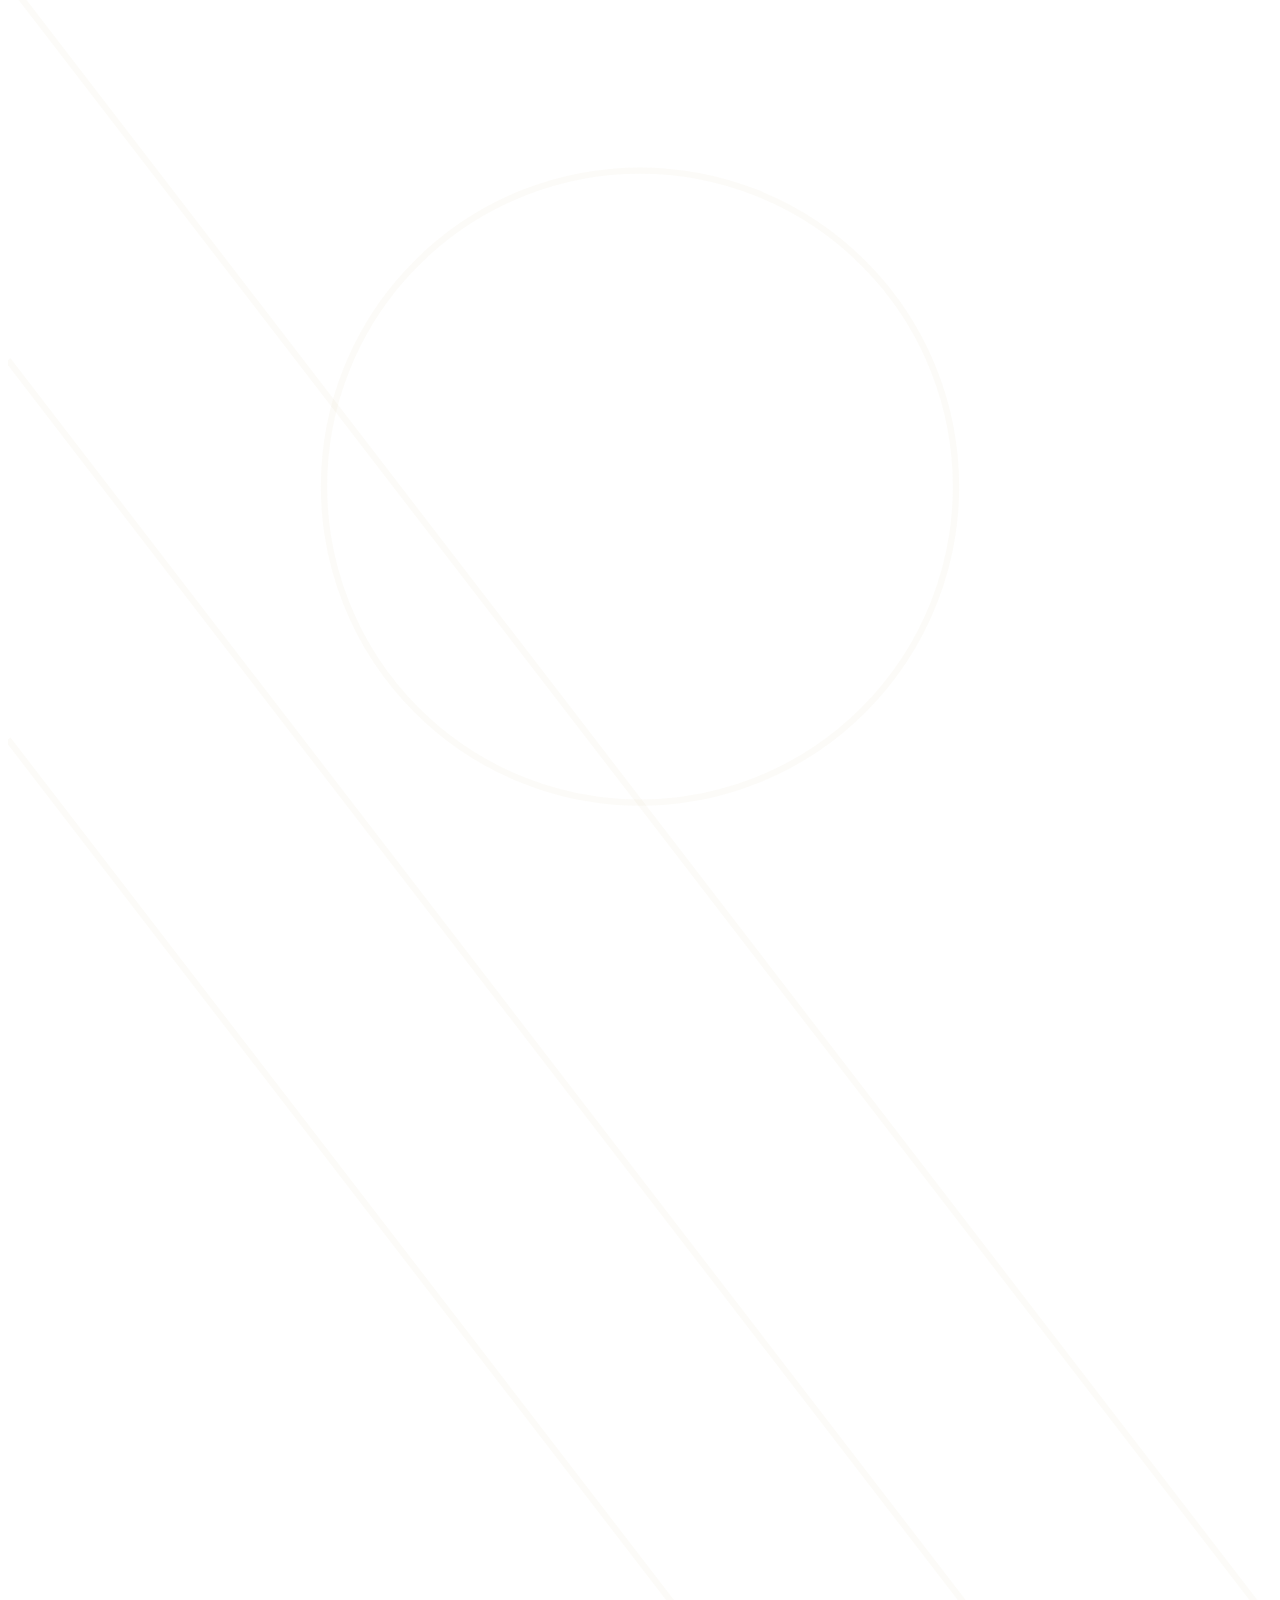
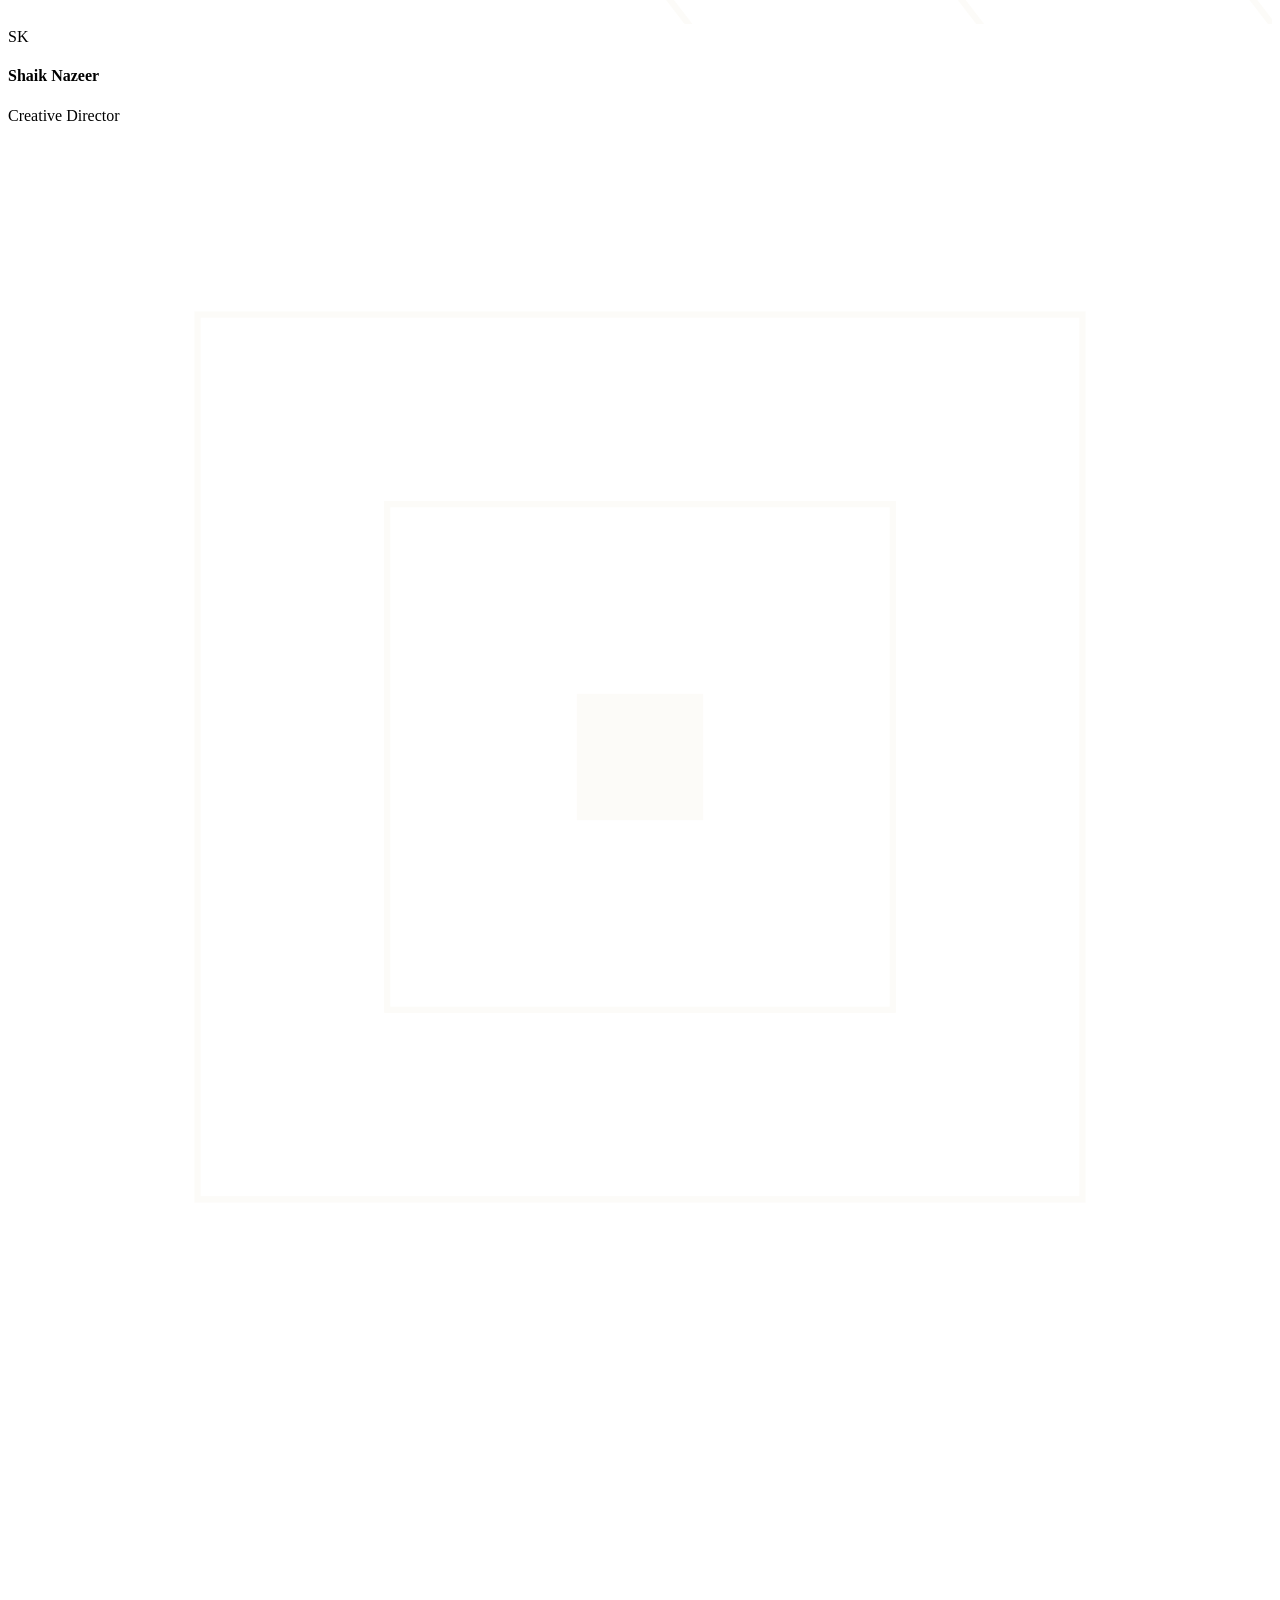
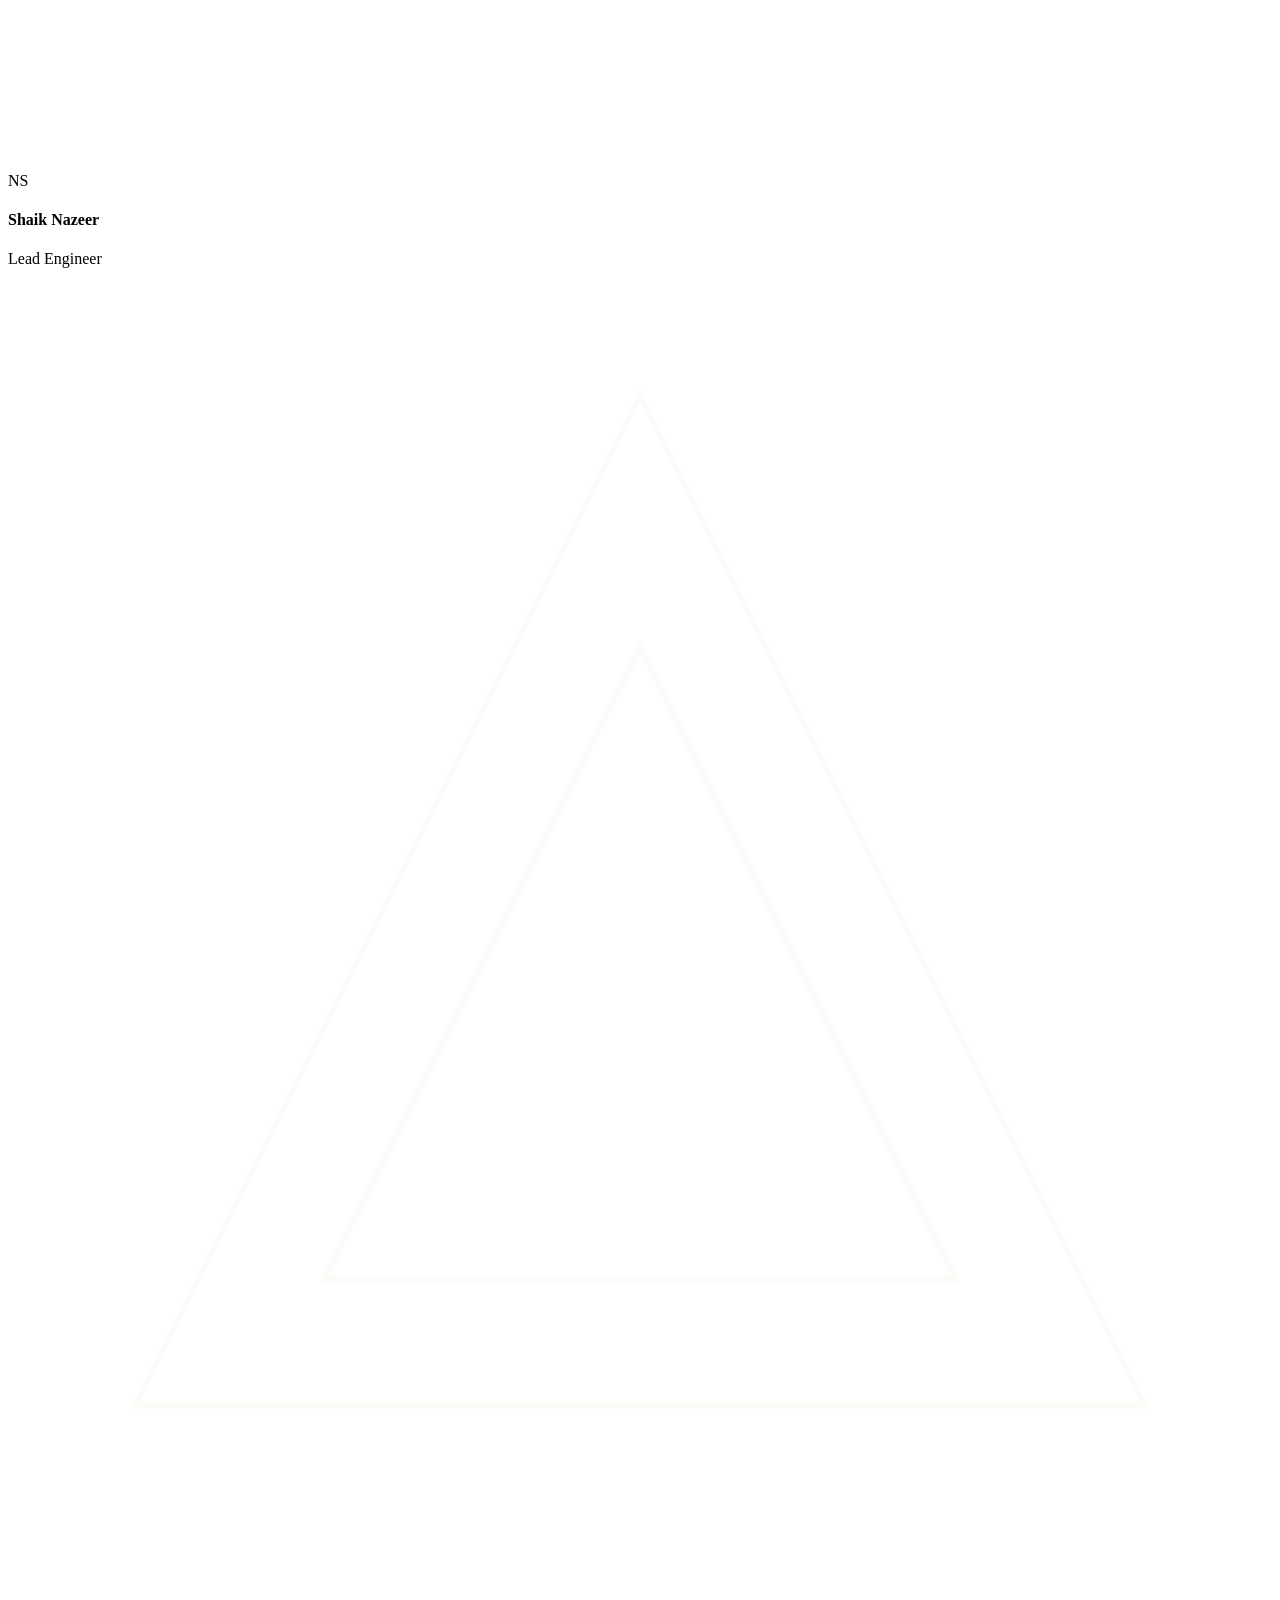
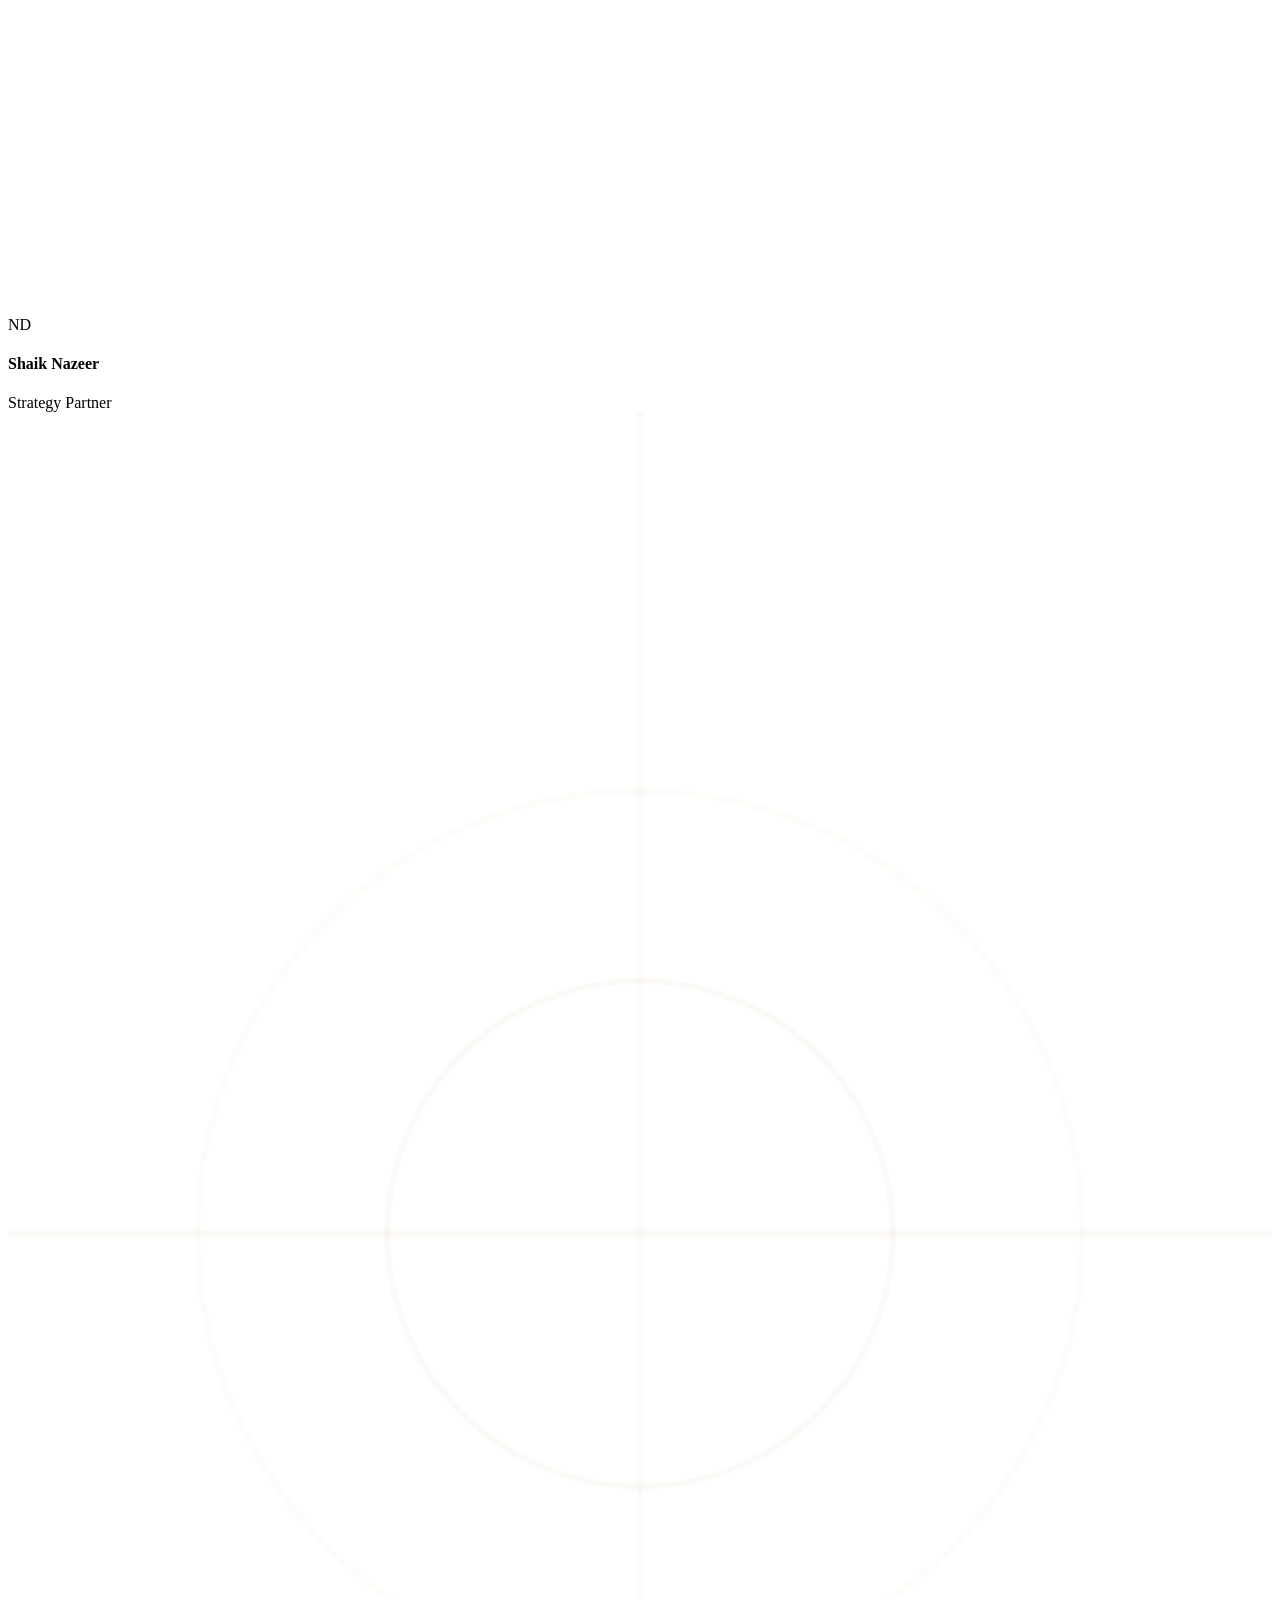
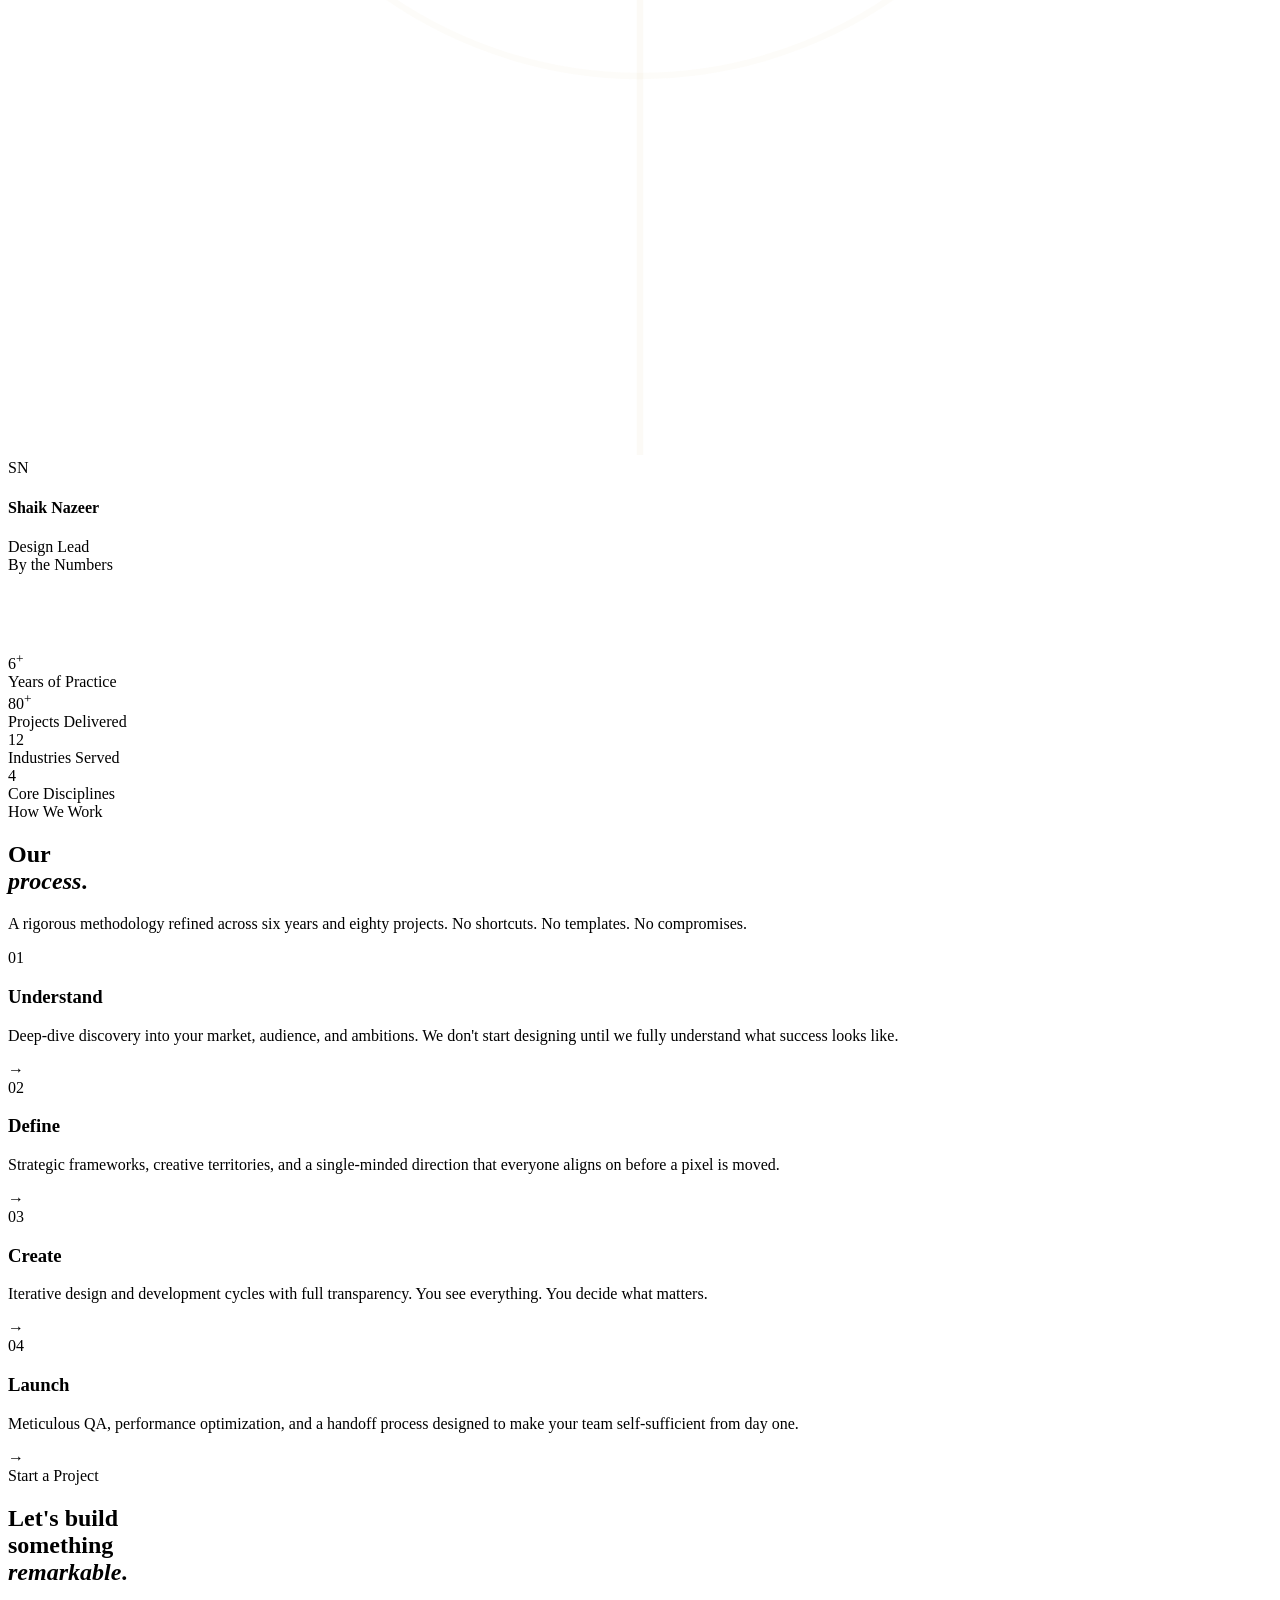
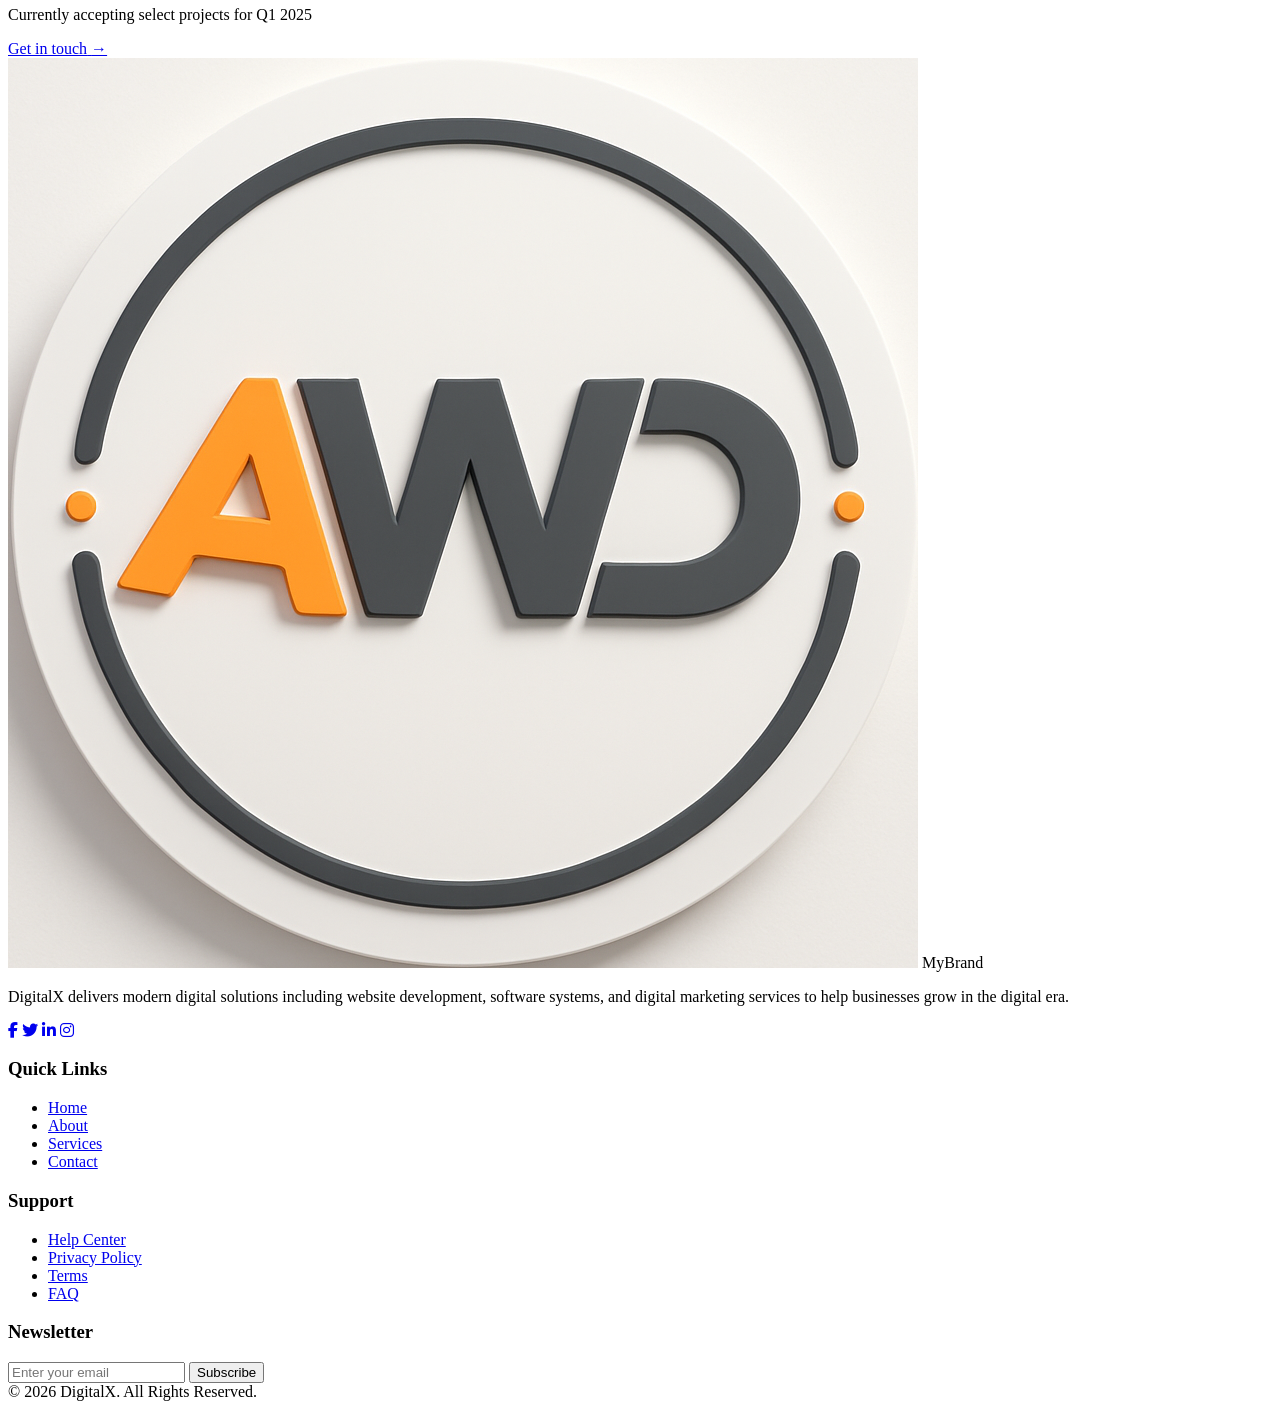
==== commit 9f4eeb0f: "bug fix" ====
--- a/Service-Theme-1/about.html
+++ b/Service-Theme-1/about.html
@@ -8,8 +8,9 @@
     <link rel="preconnect" href="https://fonts.googleapis.com">
     <link rel="preconnect" href="https://fonts.gstatic.com" crossorigin>
     <link href="https://fonts.googleapis.com/css2?family=Cormorant+Garamond:ital,wght@0,300;0,400;0,600;1,300;1,400&family=DM+Mono:wght@300;400&display=swap" rel="stylesheet">
-    <link rel="stylesheet" href="./css/about.css">
-
+    <link rel="stylesheet" href="../css/about.css">
+    <link rel="stylesheet" href="../css/footer.css">
+    <link href="https://fonts.googleapis.com/css2?family=DM+Mono:wght@300;400;500&display=swap" rel="stylesheet">
   
 </head>
 
@@ -253,8 +254,8 @@
 
     <div id="footer"></div>
 
-    <script src="../script.js"></script>
-    <script src="../script.js"></script>
+    <script src="./js/footer.js"></script>
+    <script src="./js/navbar.js"></script>
 
     <script>
         // Custom cursor
